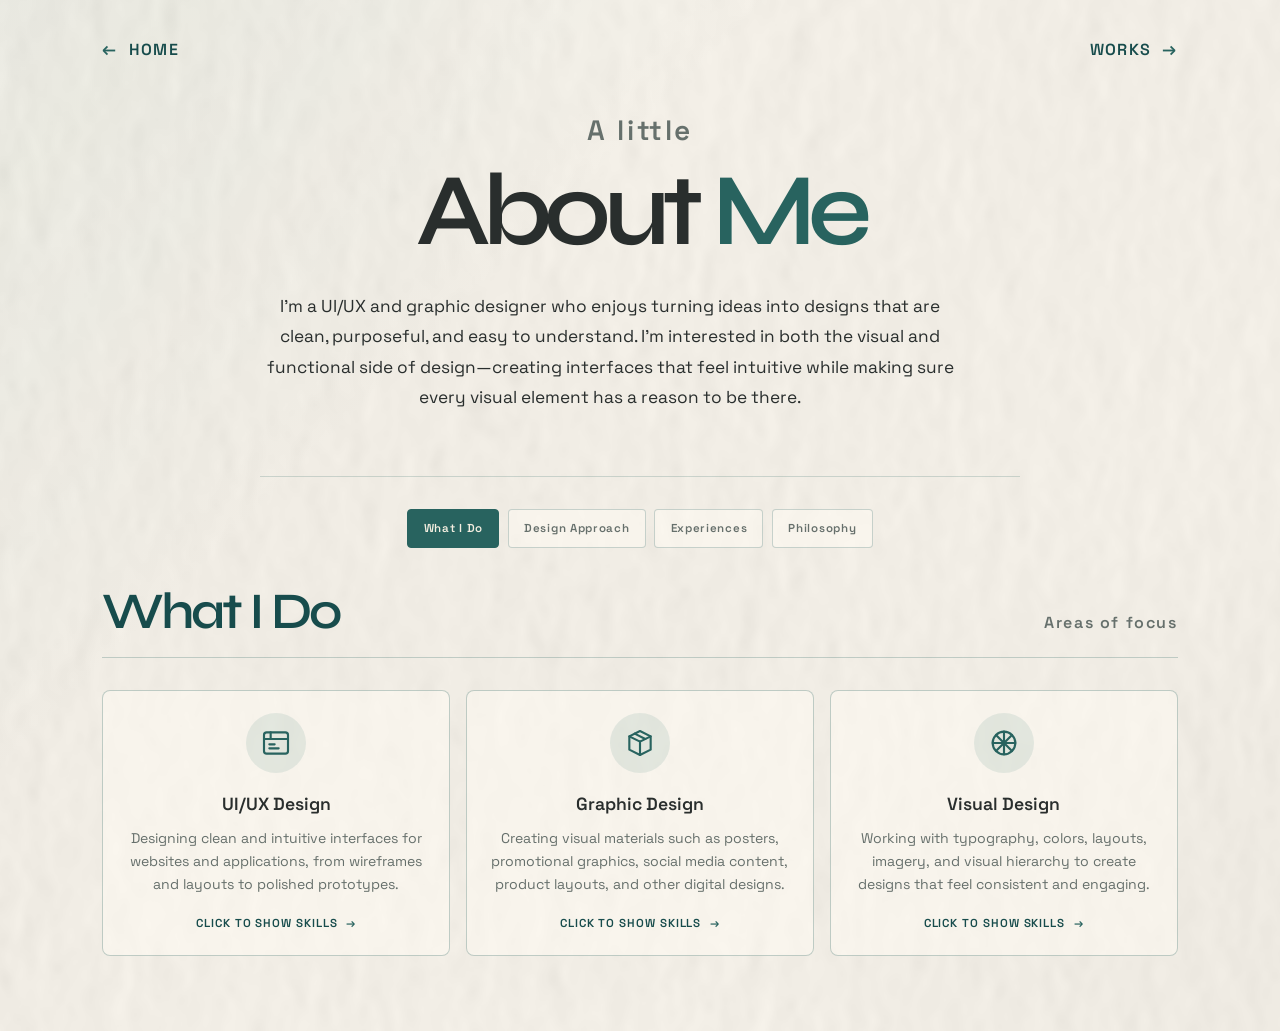
==== about.html @ ccf0c194 "fixing some things on about and work page" ====
<!doctype html>
<html lang="en">
<head>
	<meta charset="utf-8">
	<meta name="viewport" content="width=device-width, initial-scale=1">
	<meta name="description" content="Learn more about Aville Malintad's design practice and services.">
	<title>About | Aville Malintad</title>
	<link rel="preconnect" href="https://fonts.googleapis.com">
	<link rel="preconnect" href="https://fonts.gstatic.com" crossorigin>
	<link href="https://fonts.googleapis.com/css2?family=Space+Grotesk:wght@400;500;600&family=Syne:wght@500;600;700&display=swap" rel="stylesheet">
	<link rel="stylesheet" href="css/style.css">
</head>
<body class="about-page">
	<nav class="page-navigation" aria-label="Page navigation">
		<a href="index.html"><span aria-hidden="true">&larr;</span> Home</a>
		<a href="works.html">Works <span aria-hidden="true">&rarr;</span></a>
	</nav>
	<main class="about-layout">
		<div class="about-introduction">
			<p class="eyebrow">A little</p>
			<h1>About <span>Me</span></h1>
			<p class="about-introduction__copy">I&#8217;m a UI/UX and graphic designer who enjoys turning ideas into designs that are clean, purposeful, and easy to understand. I&#8217;m interested in both the visual and functional side of design&mdash;creating interfaces that feel intuitive while making sure every visual element has a reason to be there.</p>
			<nav class="about-section-tabs" aria-label="About sections">
				<button class="about-section-tabs__button is-active" type="button" aria-selected="true" aria-controls="about-panel-what" data-about-tab="what">What I Do</button>
				<button class="about-section-tabs__button" type="button" aria-selected="false" aria-controls="about-panel-approach" data-about-tab="approach">Design Approach</button>
				<button class="about-section-tabs__button" type="button" aria-selected="false" aria-controls="about-panel-experience" data-about-tab="experience">Experiences</button>
				<button class="about-section-tabs__button" type="button" aria-selected="false" aria-controls="about-panel-philosophy" data-about-tab="philosophy">Philosophy</button>
			</nav>
		</div>

		<div class="about-panel is-active" id="about-panel-what" data-about-panel="what">
		<div class="about-services">
			<div class="about-section-heading">
                <h2>What I Do</h2>
				<p class="eyebrow">Areas of focus</p>
			</div>
			<div class="service-list">
			</div>
			<div class="service-connectors" aria-hidden="true">
				<span></span>
				<span></span>
				<span></span>
			</div>
			<div class="service-details" id="service-details" hidden>
				<div class="service-details__intro">
					<p class="eyebrow">Selected focus</p>
					<h3 id="service-details-title">UI/UX Design</h3>
				</div>
				<div class="service-details__columns">
					<div>
						<h4>Skills</h4>
						<ul id="service-skills"></ul>
					</div>
					<div>
						<h4>Tools I Use</h4>
						<ul class="tool-list" id="service-tools"></ul>
					</div>
				</div>
			</div>
		</div>
		</div>

		<section class="about-panel about-text-panel" id="about-panel-approach" data-about-panel="approach" hidden>
			<div class="about-section-heading">
				<h2>Design Approach</h2>
				<p class="eyebrow">How I work</p>
			</div>
			<div class="approach-steps"></div>
		</section>

		<section class="about-panel about-text-panel" id="about-panel-experience" data-about-panel="experience" hidden>
			<div class="about-section-heading">
				<h2>Experiences</h2>
				<p class="eyebrow">What I&apos;ve learned</p>
			</div>
			<p>ON PROGRESS</p>
		</section>

		<section class="about-panel about-text-panel" id="about-panel-philosophy" data-about-panel="philosophy" hidden>
			<div class="about-section-heading">
				<h2>Philosophy</h2>
				<p class="eyebrow">What guides me</p>
			</div>
			<p>ON PROGRESS</p>
		</section>
	</main>
	<script type="module" src="js/script.js"></script>
</body>
</html>
---- css/style.css ----
:root {
  --paper: #f4eee0;
  --ink: #292e2d;
  --teal: #28635f;
  --teal-deep: #174c4c;
  --muted: #66706c;
  font-family: 'Space Grotesk', sans-serif;
  color: var(--ink);
  background: var(--paper);
}

button,
a,
input,
textarea,
select {
  -webkit-tap-highlight-color: transparent;
}

* {
  box-sizing: border-box;
}

html,
body {
  min-width: 320px;
  min-height: 100%;
}

body {
  margin: 0;
  background: var(--paper);
}

.hero {
  position: relative;
  display: grid;
  grid-template-columns: minmax(0, 1fr) minmax(360px, 1fr);
  align-items: center;
  gap: clamp(1.5rem, 3vw, 4rem);
  width: min(100%, 1440px);
  height: 100vh;
  height: 100svh;
  margin: 0 auto;
  padding: clamp(2rem, 5vw, 5rem) clamp(2rem, 7vw, 7rem);
  background: var(--paper);
  overflow: hidden;
  isolation: isolate;
}

.hero::before {
  position: absolute;
  z-index: -2;
  inset: 0;

  background-image: url('../assets/images/background_2.jpg');
  background-repeat: no-repeat;
  background-position: center;
  background-size: cover;

  content: '';
  filter: blur(8px);
  opacity: 0.5;
}

.hero::after {
  position: absolute;
  z-index: -1;
  inset: 0;
  background: rgba(244, 238, 224, .38);
  content: '';
}

.hero__left {
  position: relative;
  z-index: 2;
  width: min(100%, 530px);
  justify-self: end;
}

.hero__left header {
  display: flex;
  flex-direction: column;
  align-items: flex-start;
  animation: reveal-left 300ms cubic-bezier(.22, 1, .36, 1) both;
}

.eyebrow {
  margin: 0 0 clamp(.65rem, 1.2vw, 1rem);
  color: var(--muted);
  font-size: 1.75rem;
  font-weight: 600;
  letter-spacing: .10em;
}

h1 {
  margin: 0;
  color: var(--ink);
  font-family: 'Syne', sans-serif;
  font-size: clamp(3.5rem, 6.4vw, 7.1rem);
  font-weight: 600;
  letter-spacing: -.075em;
  line-height: .94;
}

h1 span {
  color: var(--teal);
}

.intro {
  max-width: 390px;
  margin: clamp(1.7rem, 3vw, 2.6rem) 0 clamp(1.8rem, 3vw, 2.8rem);
  color: var(--ink);
  font-size: clamp(.84rem, 1.1vw, .98rem);
  line-height: 1.75;
  opacity: .75;
  animation: fade-in 300ms ease-out 300ms both;
}

.hero__nav {
  display: flex;
  gap: 2rem;
  animation: reveal-left 300ms cubic-bezier(.22, 1, .36, 1) 600ms both;
}

.hero__nav a {
  position: relative;
  display: inline-flex;
  align-items: center;
  gap: .9rem;
  padding: .35rem 0 .65rem;
  color: var(--teal-deep);
  font-size: .78rem;
  font-weight: 600;
  letter-spacing: .08em;
  text-decoration: none;
  text-transform: uppercase;
}

.hero__nav a::after {
  position: absolute;
  right: 0;
  bottom: 0;
  left: 0;
  height: 1px;
  background: var(--teal);
  content: '';
  transform: scaleX(.42);
  transform-origin: left;
  transition: transform 200ms ease;
}

.hero__nav a span {
  color: var(--teal);
  font-size: 1.05rem;
  transition: transform 200ms ease;
}

.hero__nav a:nth-child(2) {
  animation: none;
}

.hero__nav a:hover::after,
.hero__nav a:focus-visible::after {
  transform: scaleX(1);
}

.hero__right {
  position: relative;
  align-self: stretch;
  display: flex;
  align-items: flex-end;
  justify-content: flex-end;
  padding-right: 2.5rem;
  min-height: 0;
}

.portrait-frame {
  position: relative;
  z-index: 1;
  --portrait-offset: 4%;
  width: min(100%, 420px);
  height: min(88vh, 607px);
  height: min(88svh, 607px);
  margin: 0;
  animation: reveal-profile 300ms cubic-bezier(.22, 1, .36, 1) 1200ms both;
  transform: translateY(4%);
}

.portrait-frame::before {
  position: absolute;
  z-index: -1;
  top: 0;
  left: 50%;
  width: 108%;
  height: 122%;
  border-radius: 50% 50% 0 0 / 38% 38% 0 0;
  background: linear-gradient(180deg, rgba(92, 148, 136, .08) 0%, #43877e 34%, #286b68 68%, #15494b 100%);
  content: '';
  transform: translateX(-50%);
}

.portrait-frame img {
  display: block;
  width: 100%;
  height: 100%;
  object-fit: contain;
  object-position: center top;
  border-radius: 50% 50% 0 0 / 38% 38% 0 0;
  filter: saturate(.8);
  transform: scale(1.08);
  transform-origin: center bottom;
}

.location {
  position: absolute;
  z-index: 3;
  right: 0;
  bottom: 2rem;
  margin: 0;
  color: var(--muted);
  font-size: .66rem;
  letter-spacing: .1em;
  text-transform: uppercase;
  writing-mode: vertical-rl;
  animation: reveal-location 300ms ease-out 900ms both;
}

.location span {
  margin: .6rem 0;
  color: var(--teal);
}

.about-page,
.works-page {
  background:
    linear-gradient(135deg, rgba(67, 135, 126, .08), transparent 34%),
    var(--paper);
  position: relative;
  isolation: isolate;
  overflow-x: hidden;
}

.about-page::before,
.works-page::before {
  position: fixed;
  z-index: -2;
  inset: -12%;
  background: url('../assets/images/about_background.jpg') center / cover no-repeat;
  content: '';
  filter: blur(3px);
  opacity: .42;
  transform: scale(1.18);
}

.about-page h2,
.about-text-panel h2 {
  margin: 0;
  color: var(--teal-deep);
  font-family: 'Syne', sans-serif;
  font-size: clamp(2rem, 4vw, 3.5rem);
  font-weight: 600;
  letter-spacing: -.06em;
  line-height: 1;
}

.works-page {
  min-height: 100svh;
}

.page-navigation {
  display: flex;
  justify-content: space-between;
  width: min(100%, 1440px);
  margin: 0 auto;
  padding: clamp(1.5rem, 3vw, 2.5rem) clamp(1.5rem, 8vw, 8rem) 0;
}

.page-navigation a {
  display: inline-flex;
  align-items: center;
  gap: .7rem;
  color: var(--teal-deep);
  font-size: 1rem;
  font-weight: 600;
  letter-spacing: .08em;
  text-decoration: none;
  text-transform: uppercase;
}

.page-navigation a span {
  color: var(--teal);
  font-size: 1.1rem;
  transition: transform 200ms ease;
}

.page-navigation a:hover span,
.page-navigation a:focus-visible span {
  transform: translateX(4px);
}

.works-status {
  display: flex;
  flex-direction: column;
  align-items: center;
  justify-content: center;
  width: min(100%, 760px);
  min-height: calc(100svh - 5rem);
  margin: 0 auto;
  padding: 4rem 1.5rem 6rem;
  text-align: center;
  animation: fade-in 500ms ease-out both;
}

.works-status__mark {
  display: flex;
  align-items: flex-end;
  gap: .45rem;
  height: 3rem;
  margin-bottom: 2.5rem;
}

.works-status__mark span {
  display: block;
  width: .45rem;
  border-radius: .45rem .45rem 0 0;
  background: var(--teal);
  animation: works-pulse 1.6s ease-in-out infinite;
}

.works-status__mark span:nth-child(1) {
  height: 2rem;
  animation-delay: 0ms;
}

.works-status__mark span:nth-child(2) {
  height: 2rem;
  animation-delay: 160ms;
}

.works-status__mark span:nth-child(3) {
  height: 2rem;
  animation-delay: 320ms;
}

.works-status .eyebrow {
  margin-bottom: 1rem;
  font-size: .75rem;
}

.works-status h1 {
  font-size: clamp(3.5rem, 8vw, 7rem);
}

.works-status__copy {
  max-width: 500px;
  margin: 2rem 0 0;
  color: var(--muted);
  font-size: clamp(1rem, 1.4vw, 1.15rem);
  line-height: 1.75;
}

.works-status__note {
  margin: 2.5rem 0 0;
  color: var(--teal-deep);
  font-size: .75rem;
  font-weight: 600;
  letter-spacing: .12em;
  text-transform: uppercase;
}

.about-layout {
  display: block;
  width: min(100%, 1440px);
  min-height: 100svh;
  margin: 0 auto;
  padding: clamp(2rem, 4vw, 4rem) clamp(1.5rem, 8vw, 8rem);
}

.about-introduction {
  max-width: 760px;
  margin: 0 auto;
  text-align: center;
  animation: fade-in 1s ease-out both;
}

.about-page h1 {
  max-width: none;
  font-size: clamp(4rem, 8vw, 8rem);
}

.about-introduction__copy {
  max-width: 700px;
  margin: 2rem 0 0;
  color: var(--ink);
  font-size: clamp(1rem, 1.35vw, 1.15rem);
  line-height: 1.75;
  opacity: .8;
  animation: fade-in 1s ease-out 180ms both;
}

.about-section-tabs {
  display: flex;
  flex-wrap: wrap;
  justify-content: center;
  gap: .55rem;
  margin-top: clamp(2.5rem, 5vw, 4rem);
  padding-top: clamp(1.5rem, 3vw, 2rem);
  border-top: 1px solid rgba(40, 99, 95, .2);
}

.about-section-tabs__button {
  padding: .7rem .95rem;
  border: 1px solid rgba(40, 99, 95, .24);
  border-radius: 4px;
  color: var(--muted);
  background: rgba(255, 252, 244, .50);
  cursor: pointer;
  font: inherit;
  font-size: .72rem;
  font-weight: 600;
  letter-spacing: .06em;
  animation: reveal-left 1000ms cubic-bezier(.22, 1, .36, 1) both;
  transition: color 200ms ease, background 200ms ease, border-color 200ms ease;
}

.about-section-tabs__button:nth-child(1) {
  animation-delay: 300ms;
}

.about-section-tabs__button:nth-child(2) {
  animation-delay: 420ms;
}

.about-section-tabs__button:nth-child(3) {
  animation-delay: 540ms;
}

.about-section-tabs__button:nth-child(4) {
  animation-delay: 660ms;
}

.about-section-tabs__button:hover,
.about-section-tabs__button:focus-visible,
.about-section-tabs__button.is-active {
  border-color: var(--teal);
  color: #f4eee0;
  background: var(--teal);
}

.about-section-tabs__button:focus-visible {
  outline: 2px solid var(--teal);
  outline-offset: 3px;
}

.about-panel[hidden] {
  display: none;
}

.about-panel.is-active {
  animation: reveal-left 800ms cubic-bezier(.22, 1, .36, 1) both;
}

.about-text-panel {
  max-width: 1080px;
  margin: clamp(2rem, 3vw, 3rem) auto 0;
  text-align: center;
  animation: fade-in 220ms ease-out both;
}

.about-section-heading {
  display: flex;
  align-items: baseline;
  justify-content: space-between;
  gap: 1rem;
  margin-bottom: 2rem;
  border-bottom: 1px solid rgba(40, 99, 95, .25);
  padding-bottom: 1.25rem;
  text-align: left;
}

.about-section-heading .eyebrow {
  margin: 0;
  font-size: 1rem;
}


.about-text-panel>p:last-child {
  max-width: 590px;
  margin: 1.5rem auto 0;
  color: rgba(41, 46, 45, .68);
  font-size: 1rem;
  line-height: 1.75;
}

.approach-steps {
  display: grid;
  gap: .8rem;
  margin-top: 2.5rem;
  text-align: left;
}

.approach-step {
  overflow: hidden;
  border-radius: 6px;
  background: rgba(255, 252, 244, .50);
}

.about-panel.is-active .approach-step {
  animation: reveal-down 320ms cubic-bezier(.22, 1, .36, 1) both;
}

.about-panel.is-active .approach-step:nth-child(2) {
  animation-delay: 60ms;
}

.about-panel.is-active .approach-step:nth-child(3) {
  animation-delay: 120ms;
}

.about-panel.is-active .approach-step:nth-child(4) {
  animation-delay: 180ms;
}

.about-panel.is-active .approach-step:nth-child(5) {
  animation-delay: 240ms;
}

.approach-step__trigger {
  display: grid;
  grid-template-columns: 4.5rem 1fr auto;
  align-items: center;
  width: 100%;
  min-height: 4.25rem;
  padding: 0 1.25rem;
  border: 1px solid rgba(40, 99, 95, .22);
  color: var(--teal);
  background: transparent;
  cursor: pointer;
  font: inherit;
  text-align: left;
  transition: background 200ms ease, transform 200ms ease;
}

.approach-step__trigger:hover,
.approach-step__trigger:focus-visible,
.approach-step.is-open .approach-step__trigger {
  border-color: var(--teal);
  background: transparent;
}

.approach-step__trigger:focus-visible {
  outline: 2px solid var(--teal);
  outline-offset: 3px;
}

.approach-step__trigger span {
  font-family: 'Syne', sans-serif;
  font-size: 1.35rem;
  font-weight: 600;
}

.approach-step__trigger strong {
  color: var(--teal);
  font-size: 1.2rem;
  font-weight: 600;
}

.approach-step__icon {
  display: grid;
  place-items: center;
  width: 1.5rem;
  height: 1.5rem;
  color: var(--teal);
  font-size: 1.35rem;
  font-weight: 400;
  line-height: 1;
  transition: transform 220ms ease, color 220ms ease;
}

.approach-step.is-open .approach-step__icon {
  color: var(--teal-deep);
  transform: rotate(45deg);
}

.approach-step__description {
  padding: 1.2rem 1.25rem 1.35rem 5.75rem;
  color: #fff;
  background: var(--teal);
  animation: reveal-down 220ms cubic-bezier(.22, 1, .36, 1) both;
}

.approach-step__description p {
  max-width: 48rem;
  margin: 0;
  font-size: .9rem;
  line-height: 1.7;
}

.about-services {
  max-width: 1080px;
  margin: clamp(2rem, 3vw, 3rem) auto 0;
}

.service-list {
  display: grid;
  grid-template-columns: repeat(3, minmax(0, 1fr));
  gap: 1rem;
}

.service-card {
  display: flex;
  flex-direction: column;
  align-items: center;
  gap: 1.25rem;
  min-width: 0;
  min-height: 0;
  padding: 1.4rem;
  border: 1px solid rgba(40, 99, 95, .28);
  border-radius: 8px;
  background: rgba(255, 252, 244, .50);
  cursor: pointer;
  text-align: center;
  transition: border-color 200ms ease, background 200ms ease, transform 200ms ease;
}

.service-card:hover {
  border-color: var(--teal);
  background: rgba(255, 252, 244, .68);
  transform: translateY(-4px);
}

.service-card:focus-visible {
  outline: 2px solid var(--teal);
  outline-offset: 4px;
}

.service-card__icon {
  display: grid;
  place-items: center;
  width: 3.75rem;
  height: 3.75rem;
  border-radius: 50%;
  color: var(--teal);
  background: rgba(67, 135, 126, .12);
}

.service-card__icon svg {
  width: 2rem;
  height: 2rem;
}

.service-card h3 {
  margin: 0 0 .7rem;
  color: var(--ink);
  font-size: 1.1rem;
  font-weight: 600;
}

.service-card p {
  margin: 0;
  color: var(--muted);
  font-size: .88rem;
  line-height: 1.65;
}

.service-card__toggle {
  display: inline-flex;
  align-items: center;
  gap: .55rem;
  margin-top: 1.25rem;
  padding: 0;
  border: 0;
  color: var(--teal-deep);
  background: transparent;
  cursor: pointer;
  font: inherit;
  font-size: .72rem;
  font-weight: 600;
  letter-spacing: .08em;
  text-transform: uppercase;
}

.service-card:focus-within {
  border-color: var(--teal);
}

.service-card__toggle span {
  color: var(--teal);
  transition: transform 200ms ease;
}

.service-card__toggle:hover span,
.service-card__toggle:focus-visible span {
  transform: translateX(4px);
}

.service-card__toggle:focus-visible {
  outline: 2px solid var(--teal);
  outline-offset: 4px;
}

.about-services {
  position: relative;
}

.service-connectors {
  display: grid;
  grid-template-columns: repeat(3, minmax(0, 1fr));
  height: 1.25rem;
  margin-top: .25rem;
  pointer-events: none;
}

.service-connectors span {
  width: 1px;
  height: 1rem;
  justify-self: center;
  background: transparent;
}

.service-connectors span.is-active {
  position: relative;
  background: var(--teal);
}

.service-connectors span.is-active::after {
  position: absolute;
  bottom: 0;
  left: -.2rem;
  width: .45rem;
  height: .45rem;
  border-right: 1px solid var(--teal);
  border-bottom: 1px solid var(--teal);
  content: '';
  transform: rotate(45deg);
}

.service-details {
  position: relative;
  z-index: 1;
  display: grid;
  grid-template-columns: 1fr;
  gap: 2rem;
  margin-top: 1rem;
  border: 1px solid rgba(40, 99, 95, .28);
  border-radius: 8px;
  padding: clamp(1.5rem, 4vw, 2.5rem);
  background: rgba(255, 252, 244, .55);
  text-align: center;
  animation: reveal-left 800ms cubic-bezier(.22, 1, .36, 1) both;
}

.service-details[hidden] {
  display: none;
}

.service-details__intro {
  display: flex;
  flex-direction: column;
  align-items: center;
  align-self: center;
  justify-content: center;
  width: min(100%, 24rem);
  margin: 0 auto;
  text-align: center;
}

.service-details__intro .eyebrow {
  margin: 0 0 .75rem;
  font-size: .7rem;
}

.service-details h3 {
  margin: 0;
  color: var(--teal-deep);
  font-family: 'Syne', sans-serif;
  font-size: clamp(1.5rem, 3vw, 2.5rem);
  letter-spacing: -.05em;
}

.service-details__columns {
  display: grid;
  grid-template-columns: 1fr;
  gap: 2rem;
  text-align: center;
}

.service-details__columns>div {
  display: flex;
  flex-direction: column;
  align-items: center;
}

.service-details h4 {
  margin: 0 0 1rem;
  color: var(--ink);
  font-size: .82rem;
  letter-spacing: .08em;
  text-transform: uppercase;
}

.service-details ul {
  display: flex;
  flex-wrap: wrap;
  gap: .55rem;
  justify-content: center;
  margin: 0;
  padding: 0;
  list-style: none;
}

.service-details li {
  padding: .55rem .75rem;
  border: 1px solid rgba(40, 99, 95, .2);
  border-radius: 4px;
  color: var(--teal-deep);
  background: rgba(67, 135, 126, .07);
  font-size: .78rem;
}

/* Animations */
@keyframes works-pulse {

  0%,
  100% {
    opacity: .45;
    transform: scaleY(.7);
    transform-origin: bottom;
  }

  50% {
    opacity: 1;
    transform: scaleY(1);
  }
}

@keyframes reveal-left {
  from {
    opacity: 0;
    transform: translateX(-24px);
  }

  to {
    opacity: 1;
    transform: translateX(0);
  }
}

@keyframes reveal-down {
  from {
    opacity: 0;
    transform: translateY(-18px);
  }

  to {
    opacity: 1;
    transform: translateY(0);
  }
}

@keyframes fade-in {
  from {
    opacity: 0;
  }

  to {
    opacity: 1;
  }
}

@keyframes reveal-profile {
  from {
    opacity: 0;
    transform: translateY(calc(var(--portrait-offset) + 28px)) scale(.97);
  }

  to {
    opacity: 1;
    transform: translateY(var(--portrait-offset)) scale(1);
  }
}

@keyframes reveal-location {
  from {
    opacity: 0;
    transform: translateY(-18px);
  }

  to {
    opacity: 1;
    transform: translateY(0);
  }
}

/* Media STYLES */
@media (prefers-reduced-motion: reduce) {

  *,
  *::before,
  *::after {
    animation-duration: 1ms !important;
    animation-delay: 0ms !important;
    scroll-behavior: auto !important;
    transition-duration: 1ms !important;
  }

  .works-status__mark span {
    animation: none;
  }
}



@media (max-width: 760px) {
  .hero {
    display: flex;
    flex-direction: column;
    align-items: center;
    gap: 1.25rem;
    height: auto;
    min-height: 100svh;
    padding: 3.5rem 1rem 2.5rem;
  }

  .hero__left,
  .hero__right {
    display: contents;
  }

  .hero__left header {
    order: 1;
    align-items: center;
    text-align: center;
  }

  .intro {
    order: 2;
    margin: .75rem auto .5rem;
    text-align: center;
  }

  .location {
    position: static;
    z-index: 3;
    order: 4;
    width: auto;
    margin: 0 auto 1rem;
    text-align: center;
    writing-mode: horizontal-tb;
  }

  .location span {
    margin: 0 .6rem;
  }

  .hero__nav {
    position: relative;
    z-index: 3;
    order: 3;
    margin-bottom: .65rem;
    justify-content: center;
  }

  .hero__nav a {
    border: 1px solid var(--teal);
    border-radius: 4px;
    justify-content: center;
    min-width: 120px;
    padding: .9rem 1.5rem;
    line-height: 1;
  }

  .hero__nav a::after {
    display: none;
  }

  .hero__nav a span {
    display: none;
  }

  .portrait-frame {
    order: 5;
    --portrait-offset: 0;
    align-self: center;
    justify-self: center;
    margin: auto auto -2.5rem;
    transform: none;
  }

  .hero__right {
    min-height: 440px;
    padding-right: 1.8rem;
  }

  .portrait-frame {
    width: min(86vw, 390px);
    height: 490px;
  }

  .location {
    right: .2rem;
    bottom: 1rem;
  }

  .hero::before,
  .about-page::before,
  .works-page::before {
    transform: rotate(180deg) scale(1.18);
  }
}

@media (max-width: 420px) {
  h1 {
    font-size: clamp(3rem, 16vw, 4.4rem);
  }

  .hero__right {
    min-height: 360px;
  }

  .portrait-frame {
    height: 405px;
  }
}


@media (max-width: 900px) {
  .about-layout {
    gap: 3rem;
    padding-inline: clamp(1.5rem, 5vw, 4rem);
  }

  .service-list {
    grid-template-columns: 1fr;
  }

  .service-card {
    flex-direction: row;
    min-height: 0;
    gap: 1.25rem;
  }

  .service-card>div:last-child {
    flex: 1;
  }

  .service-details {
    grid-template-columns: 1fr;
  }

  .service-connectors {
    display: none;
  }

  .service-connector {
    display: none !important;
  }
}


@media (max-width: 650px) {
  .about-layout {
    display: block;
    padding-block: 3.5rem 4rem;
  }

  .page-navigation a {
    font-size: .90rem;
  }

  .about-introduction {
    position: static;
  }

  .about-page h1 {
    font-size: clamp(3.5rem, 18vw, 5.5rem);
  }

  .about-introduction__copy {
    margin-top: 1.5rem;
    font-size: .98rem;
  }

  .about-section-tabs {
    margin-bottom: 2.5rem;
  }

  .about-services {
    margin-top: 2.5rem;
  }

  .about-section-heading {
    align-items: center;
    flex-direction: column;
    gap: .8rem;
  }

  .service-card {
    gap: 1rem;
    padding: 1.2rem;
  }

  .service-card>div:last-child {
    text-align: left;
  }

  .service-card__toggle {
    justify-content: flex-start;
  }

  .service-details__columns {
    grid-template-columns: 1fr;
    gap: 1.5rem;
  }

  .approach-steps {
    margin-top: 2rem;
  }

  .approach-step__trigger {
    grid-template-columns: 3.5rem 1fr auto;
    min-height: 3.8rem;
    padding-inline: 1rem;
  }

  .approach-step__description {
    padding: 1rem;
  }

  .works-status {
    min-height: calc(100svh - 4rem);
    padding-top: 3rem;
  }

  .works-status h1 {
    font-size: clamp(3rem, 16vw, 5rem);
  }
}
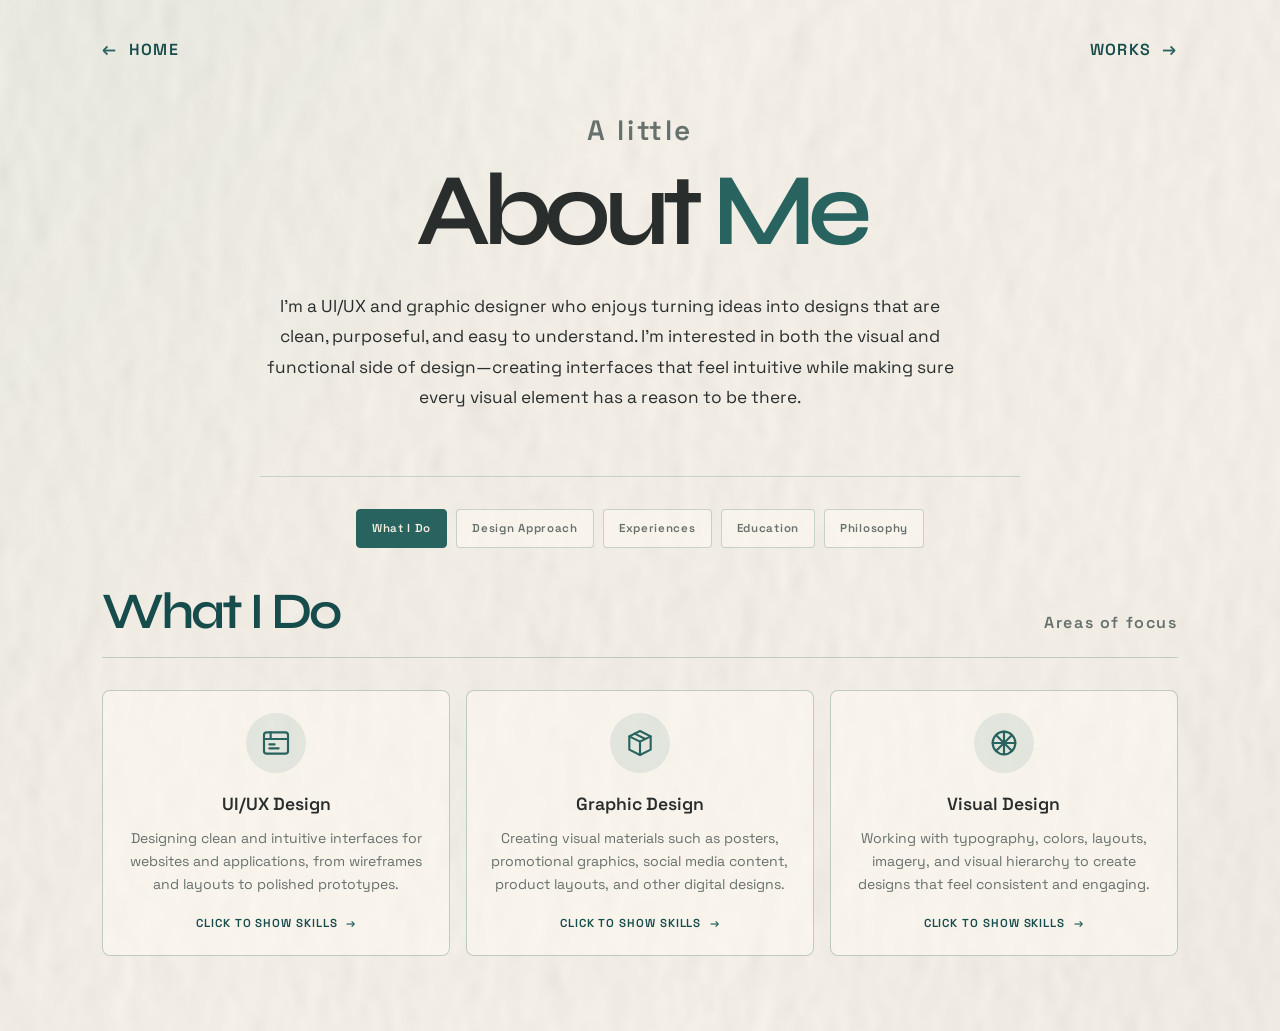
==== commit 0b57c264: "adding in progress loading" ====
--- a/about.html
+++ b/about.html
@@ -1,89 +1,132 @@
 <!doctype html>
 <html lang="en">
+
 <head>
-	<meta charset="utf-8">
-	<meta name="viewport" content="width=device-width, initial-scale=1">
-	<meta name="description" content="Learn more about Aville Malintad's design practice and services.">
-	<title>About | Aville Malintad</title>
-	<link rel="preconnect" href="https://fonts.googleapis.com">
-	<link rel="preconnect" href="https://fonts.gstatic.com" crossorigin>
-	<link href="https://fonts.googleapis.com/css2?family=Space+Grotesk:wght@400;500;600&family=Syne:wght@500;600;700&display=swap" rel="stylesheet">
-	<link rel="stylesheet" href="css/style.css">
+    <meta charset="utf-8">
+    <meta name="viewport" content="width=device-width, initial-scale=1">
+    <meta name="description" content="Learn more about Aville Malintad's design practice and services.">
+    <title>About | Aville Malintad</title>
+    <link rel="preconnect" href="https://fonts.googleapis.com">
+    <link rel="preconnect" href="https://fonts.gstatic.com" crossorigin>
+    <link
+        href="https://fonts.googleapis.com/css2?family=Space+Grotesk:wght@400;500;600&family=Syne:wght@500;600;700&display=swap"
+        rel="stylesheet">
+    <link rel="stylesheet" href="css/style.css">
 </head>
+
 <body class="about-page">
-	<nav class="page-navigation" aria-label="Page navigation">
-		<a href="index.html"><span aria-hidden="true">&larr;</span> Home</a>
-		<a href="works.html">Works <span aria-hidden="true">&rarr;</span></a>
-	</nav>
-	<main class="about-layout">
-		<div class="about-introduction">
-			<p class="eyebrow">A little</p>
-			<h1>About <span>Me</span></h1>
-			<p class="about-introduction__copy">I&#8217;m a UI/UX and graphic designer who enjoys turning ideas into designs that are clean, purposeful, and easy to understand. I&#8217;m interested in both the visual and functional side of design&mdash;creating interfaces that feel intuitive while making sure every visual element has a reason to be there.</p>
-			<nav class="about-section-tabs" aria-label="About sections">
-				<button class="about-section-tabs__button is-active" type="button" aria-selected="true" aria-controls="about-panel-what" data-about-tab="what">What I Do</button>
-				<button class="about-section-tabs__button" type="button" aria-selected="false" aria-controls="about-panel-approach" data-about-tab="approach">Design Approach</button>
-				<button class="about-section-tabs__button" type="button" aria-selected="false" aria-controls="about-panel-experience" data-about-tab="experience">Experiences</button>
-				<button class="about-section-tabs__button" type="button" aria-selected="false" aria-controls="about-panel-philosophy" data-about-tab="philosophy">Philosophy</button>
-			</nav>
-		</div>
+    <nav class="page-navigation" aria-label="Page navigation">
+        <a href="index.html"><span aria-hidden="true">&larr;</span> Home</a>
+        <a href="works.html">Works <span aria-hidden="true">&rarr;</span></a>
+    </nav>
+    <main class="about-layout">
+        <div class="about-introduction">
+            <p class="eyebrow">A little</p>
+            <h1>About <span>Me</span></h1>
+            <p class="about-introduction__copy">I&#8217;m a UI/UX and graphic designer who enjoys turning ideas into
+                designs that are clean, purposeful, and easy to understand. I&#8217;m interested in both the visual and
+                functional side of design&mdash;creating interfaces that feel intuitive while making sure every visual
+                element has a reason to be there.</p>
+            <nav class="about-section-tabs" aria-label="About sections">
+                <button class="about-section-tabs__button is-active" type="button" aria-selected="true"
+                    aria-controls="about-panel-what" data-about-tab="what">What I Do</button>
+                <button class="about-section-tabs__button" type="button" aria-selected="false"
+                    aria-controls="about-panel-approach" data-about-tab="approach">Design Approach</button>
+                <button class="about-section-tabs__button" type="button" aria-selected="false"
+                    aria-controls="about-panel-experience" data-about-tab="experience">Experiences</button>
+                <button class="about-section-tabs__button" type="button" aria-selected="false"
+                    aria-controls="about-panel-education" data-about-tab="education">Education</button>
+                <button class="about-section-tabs__button" type="button" aria-selected="false"
+                    aria-controls="about-panel-philosophy" data-about-tab="philosophy">Philosophy</button>
+            </nav>
+        </div>
 
-		<div class="about-panel is-active" id="about-panel-what" data-about-panel="what">
-		<div class="about-services">
-			<div class="about-section-heading">
-                <h2>What I Do</h2>
-				<p class="eyebrow">Areas of focus</p>
-			</div>
-			<div class="service-list">
-			</div>
-			<div class="service-connectors" aria-hidden="true">
-				<span></span>
-				<span></span>
-				<span></span>
-			</div>
-			<div class="service-details" id="service-details" hidden>
-				<div class="service-details__intro">
-					<p class="eyebrow">Selected focus</p>
-					<h3 id="service-details-title">UI/UX Design</h3>
-				</div>
-				<div class="service-details__columns">
-					<div>
-						<h4>Skills</h4>
-						<ul id="service-skills"></ul>
-					</div>
-					<div>
-						<h4>Tools I Use</h4>
-						<ul class="tool-list" id="service-tools"></ul>
-					</div>
-				</div>
-			</div>
-		</div>
-		</div>
+        <div class="about-panel is-active" id="about-panel-what" data-about-panel="what">
+            <div class="about-services">
+                <div class="about-section-heading">
+                    <h2>What I Do</h2>
+                    <p class="eyebrow">Areas of focus</p>
+                </div>
+                <div class="service-list">
+                </div>
+                <div class="service-connectors" aria-hidden="true">
+                    <span></span>
+                    <span></span>
+                    <span></span>
+                </div>
+                <div class="service-details" id="service-details" hidden>
+                    <div class="service-details__intro">
+                        <p class="eyebrow">Selected focus</p>
+                        <h3 id="service-details-title">UI/UX Design</h3>
+                    </div>
+                    <div class="service-details__columns">
+                        <div>
+                            <h4>Skills</h4>
+                            <ul id="service-skills"></ul>
+                        </div>
+                        <div>
+                            <h4>Tools I Use</h4>
+                            <ul class="tool-list" id="service-tools"></ul>
+                        </div>
+                    </div>
+                </div>
+            </div>
+        </div>
 
-		<section class="about-panel about-text-panel" id="about-panel-approach" data-about-panel="approach" hidden>
-			<div class="about-section-heading">
-				<h2>Design Approach</h2>
-				<p class="eyebrow">How I work</p>
-			</div>
-			<div class="approach-steps"></div>
-		</section>
+        <section class="about-panel about-text-panel" id="about-panel-approach" data-about-panel="approach" hidden>
+            <div class="about-section-heading">
+                <h2>Design Approach</h2>
+                <p class="eyebrow">How I work</p>
+            </div>
+            <div class="approach-steps"></div>
+        </section>
 
-		<section class="about-panel about-text-panel" id="about-panel-experience" data-about-panel="experience" hidden>
-			<div class="about-section-heading">
-				<h2>Experiences</h2>
-				<p class="eyebrow">What I&apos;ve learned</p>
-			</div>
-			<p>ON PROGRESS</p>
-		</section>
+        <section class="about-panel about-text-panel" id="about-panel-experience" data-about-panel="experience" hidden>
+            <div class="about-section-heading">
+                <h2>Experiences</h2>
+                <p class="eyebrow">What I&apos;ve learned</p>
+            </div>
+            <div class="about-progress">
+                <div class="works-status__mark" aria-hidden="true">
+                    <span></span>
+                    <span></span>
+                    <span></span>
+                </div>
+                <p>ON PROGRESS</p>
+            </div>
+        </section>
 
-		<section class="about-panel about-text-panel" id="about-panel-philosophy" data-about-panel="philosophy" hidden>
-			<div class="about-section-heading">
-				<h2>Philosophy</h2>
-				<p class="eyebrow">What guides me</p>
-			</div>
-			<p>ON PROGRESS</p>
-		</section>
-	</main>
-	<script type="module" src="js/script.js"></script>
+        <section class="about-panel about-text-panel" id="about-panel-education" data-about-panel="education" hidden>
+            <div class="about-section-heading">
+                <h2>Education</h2>
+                <p class="eyebrow">What I&apos;ve studied</p>
+            </div>
+            <div class="about-progress">
+                <div class="works-status__mark" aria-hidden="true">
+                    <span></span>
+                    <span></span>
+                    <span></span>
+                </div>
+                <p>ON PROGRESS</p>
+            </div>
+        </section>
+
+        <section class="about-panel about-text-panel" id="about-panel-philosophy" data-about-panel="philosophy" hidden>
+            <div class="about-section-heading">
+                <h2>Philosophy</h2>
+                <p class="eyebrow">What guides me</p>
+            </div>
+            <div class="about-progress">
+                <div class="works-status__mark" aria-hidden="true">
+                    <span></span>
+                    <span></span>
+                    <span></span>
+                </div>
+                <p>ON PROGRESS</p>
+            </div>
+        </section>
+    </main>
+    <script type="module" src="js/script.js"></script>
 </body>
-</html>
+
+</html>
--- a/css/style.css
+++ b/css/style.css
@@ -180,9 +180,9 @@
   z-index: 1;
   --portrait-offset: 4%;
   width: min(100%, 420px);
-  height: min(88vh, 607px);
-  height: min(88svh, 607px);
+  height: calc(100svh - clamp(2rem, 5vw, 5rem));
   margin: 0;
+  margin-bottom: calc(clamp(2rem, 5vw, 5rem) * -1);
   animation: reveal-profile 300ms cubic-bezier(.22, 1, .36, 1) 1200ms both;
   transform: translateY(4%);
 }
@@ -440,6 +440,10 @@
   animation-delay: 660ms;
 }
 
+.about-section-tabs__button:nth-child(5) {
+  animation-delay: 780ms;
+}
+
 .about-section-tabs__button:hover,
 .about-section-tabs__button:focus-visible,
 .about-section-tabs__button.is-active {
@@ -491,6 +495,17 @@
   color: rgba(41, 46, 45, .68);
   font-size: 1rem;
   line-height: 1.75;
+}
+
+.about-progress {
+  display: flex;
+  flex-direction: column;
+  align-items: center;
+  width: 100%;
+}
+
+.about-progress p {
+  margin: 0;
 }
 
 .approach-steps {
@@ -995,7 +1010,7 @@
 
   .portrait-frame {
     width: min(86vw, 390px);
-    height: 490px;
+    height: min(70svh, 560px);
   }
 
   .location {
@@ -1020,7 +1035,7 @@
   }
 
   .portrait-frame {
-    height: 405px;
+    height: min(64svh, 460px);
   }
 }
 
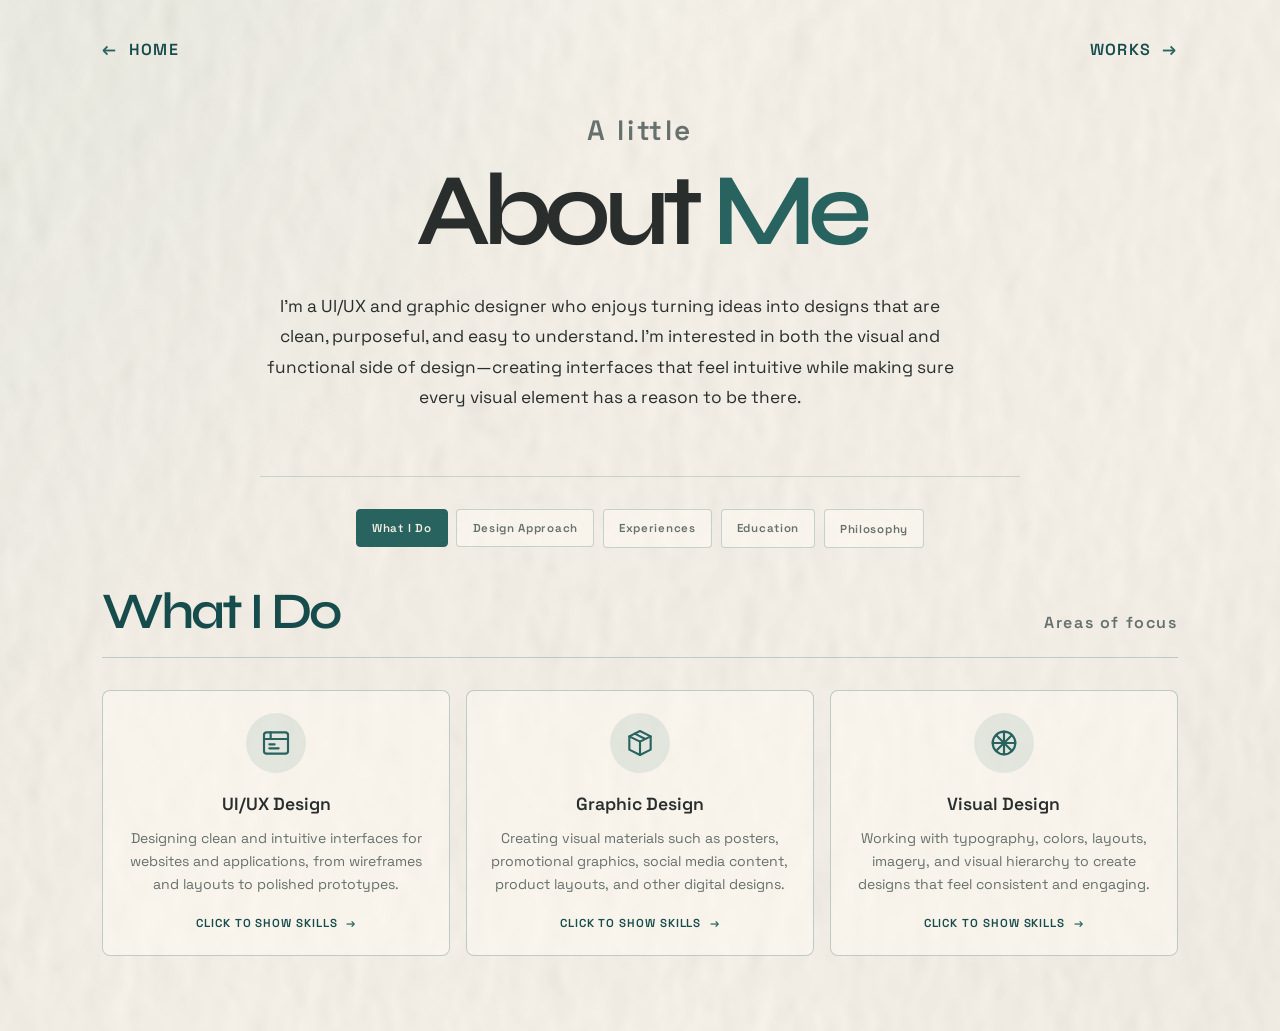
==== commit 11bf92b3: "Update about.html" ====
--- a/about.html
+++ b/about.html
@@ -92,7 +92,7 @@
                     <span></span>
                     <span></span>
                 </div>
-                <p>ON PROGRESS</p>
+                <p>IN PROGRESS</p>
             </div>
         </section>
 
@@ -107,7 +107,7 @@
                     <span></span>
                     <span></span>
                 </div>
-                <p>ON PROGRESS</p>
+                <p>IN PROGRESS</p>
             </div>
         </section>
 
@@ -122,7 +122,7 @@
                     <span></span>
                     <span></span>
                 </div>
-                <p>ON PROGRESS</p>
+                <p>IN PROGRESS</p>
             </div>
         </section>
     </main>
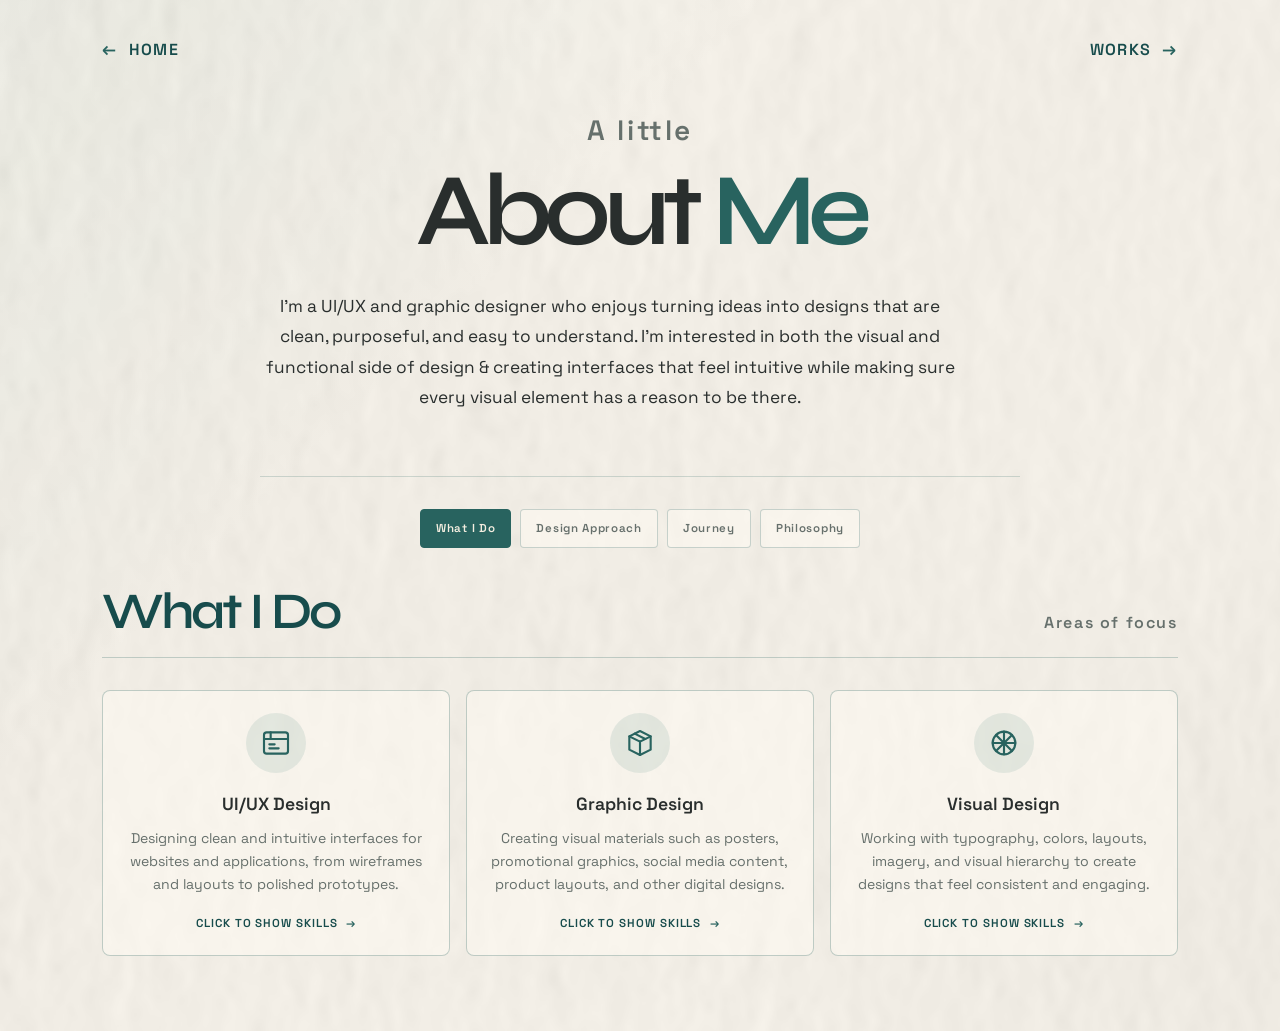
==== commit 48a2a53a: "Combining Education and Experience and named it Journey while Adding features to it" ====
--- a/about.html
+++ b/about.html
@@ -16,16 +16,16 @@
 
 <body class="about-page">
     <nav class="page-navigation" aria-label="Page navigation">
-        <a href="index.html"><span aria-hidden="true">&larr;</span> Home</a>
-        <a href="works.html">Works <span aria-hidden="true">&rarr;</span></a>
+        <a href="index.html"><span aria-hidden="true">←</span> Home</a>
+        <a href="works.html">Works <span aria-hidden="true">→</span></a>
     </nav>
     <main class="about-layout">
         <div class="about-introduction">
             <p class="eyebrow">A little</p>
             <h1>About <span>Me</span></h1>
-            <p class="about-introduction__copy">I&#8217;m a UI/UX and graphic designer who enjoys turning ideas into
-                designs that are clean, purposeful, and easy to understand. I&#8217;m interested in both the visual and
-                functional side of design&mdash;creating interfaces that feel intuitive while making sure every visual
+            <p class="about-introduction__copy">I'm a UI/UX and graphic designer who enjoys turning ideas into
+                designs that are clean, purposeful, and easy to understand. I'm interested in both the visual and
+                functional side of design & creating interfaces that feel intuitive while making sure every visual
                 element has a reason to be there.</p>
             <nav class="about-section-tabs" aria-label="About sections">
                 <button class="about-section-tabs__button is-active" type="button" aria-selected="true"
@@ -33,9 +33,8 @@
                 <button class="about-section-tabs__button" type="button" aria-selected="false"
                     aria-controls="about-panel-approach" data-about-tab="approach">Design Approach</button>
                 <button class="about-section-tabs__button" type="button" aria-selected="false"
-                    aria-controls="about-panel-experience" data-about-tab="experience">Experiences</button>
-                <button class="about-section-tabs__button" type="button" aria-selected="false"
-                    aria-controls="about-panel-education" data-about-tab="education">Education</button>
+                    aria-controls="about-panel-experience" data-about-tab="experience">Journey
+                    </button>
                 <button class="about-section-tabs__button" type="button" aria-selected="false"
                     aria-controls="about-panel-philosophy" data-about-tab="philosophy">Philosophy</button>
             </nav>
@@ -83,31 +82,48 @@
 
         <section class="about-panel about-text-panel" id="about-panel-experience" data-about-panel="experience" hidden>
             <div class="about-section-heading">
-                <h2>Experiences</h2>
-                <p class="eyebrow">What I&apos;ve learned</p>
+                <h2>Journey</h2>
+                <p class="eyebrow">What I've learned</p>
             </div>
-            <div class="about-progress">
-                <div class="works-status__mark" aria-hidden="true">
-                    <span></span>
-                    <span></span>
-                    <span></span>
+            <div class="timeline-view">
+                <div class="timeline-grid">
+                    <article class="timeline-card">
+                        <button class="timeline-card__trigger" type="button" aria-expanded="false"
+                        data-timeline-key="education"
+                        aria-controls="timeline-details">
+                            <span class="timeline-card__label">Click to expand</span>
+                            <span class="timeline-card__content">
+                                <strong>Education</strong>
+                                <span>My Academic Journey</span>
+                            </span>
+                            <span class="timeline-card__icon" aria-hidden="true">+</span>
+                        </button>
+                    </article>
+                    <article class="timeline-card">
+                        <button class="timeline-card__trigger" type="button" aria-expanded="false"
+                        data-timeline-key="experience"
+                        aria-controls="timeline-details">
+                            <span class="timeline-card__label">Click to expand</span>
+                            <span class="timeline-card__content">
+                                <strong>Experience</strong>
+                                <span>Work &amp; Growth</span>
+                            </span>
+                            <span class="timeline-card__icon" aria-hidden="true">+</span>
+                        </button>
+                    </article>
                 </div>
-                <p>IN PROGRESS</p>
-            </div>
-        </section>
-
-        <section class="about-panel about-text-panel" id="about-panel-education" data-about-panel="education" hidden>
-            <div class="about-section-heading">
-                <h2>Education</h2>
-                <p class="eyebrow">What I&apos;ve studied</p>
-            </div>
-            <div class="about-progress">
-                <div class="works-status__mark" aria-hidden="true">
-                    <span></span>
-                    <span></span>
-                    <span></span>
+                <div class="timeline-details" id="timeline-details" hidden>
+                    <div class="timeline-details__heading">
+                        <div>
+                            <h3 id="timeline-details-title">Education</h3>
+                            <p id="timeline-details-subtitle">My Academic Journey</p>
+                        </div>
+                        <button class="timeline-details__back" id="timeline-details-back" type="button">
+                            <span aria-hidden="true">&larr;</span> Back
+                        </button>
+                    </div>
+                    <div class="timeline-details__entries" id="timeline-details-entries"></div>
                 </div>
-                <p>IN PROGRESS</p>
             </div>
         </section>
 
--- a/css/style.css
+++ b/css/style.css
@@ -53,7 +53,7 @@
   z-index: -2;
   inset: 0;
 
-  background-image: url('../assets/images/background_2.jpg');
+  background-image: url('../assets/images/hero_background.jpg');
   background-repeat: no-repeat;
   background-position: center;
   background-size: cover;
@@ -440,10 +440,6 @@
   animation-delay: 660ms;
 }
 
-.about-section-tabs__button:nth-child(5) {
-  animation-delay: 780ms;
-}
-
 .about-section-tabs__button:hover,
 .about-section-tabs__button:focus-visible,
 .about-section-tabs__button.is-active {
@@ -506,6 +502,328 @@
 
 .about-progress p {
   margin: 0;
+}
+
+.timeline-grid {
+  display: grid;
+  grid-template-columns: repeat(2, minmax(0, 1fr));
+  gap: clamp(1rem, 3vw, 4rem);
+  margin-top: 2.5rem;
+  text-align: left;
+}
+
+.timeline-grid[hidden],
+.timeline-details[hidden] {
+  display: none;
+}
+
+.timeline-details {
+  margin-top: 2.5rem;
+  padding: 1.5rem 0rem;
+  border-radius: 10px 10px 10px 10px;
+  animation: fade-in 220ms ease-out both;
+  text-align: left;
+}
+
+.timeline-details__heading {
+  display: flex;
+  align-items: flex-end;
+  justify-content: space-between;
+  gap: 1rem;
+  padding-bottom: 1rem;
+  border-bottom: 1px solid rgba(40, 99, 95, .2);
+}
+
+.timeline-details h3 {
+  margin: 0;
+  color: var(--teal-deep);
+  font-family: 'Syne', sans-serif;
+  font-size: 2rem;
+  font-weight: 600;
+}
+
+.timeline-details__heading p,
+.timeline-details__meta span {
+  margin: .35rem 0 0;
+  color: var(--muted);
+  font-size: .88rem;
+}
+
+.timeline-details__entries {
+  display: grid;
+  gap: 1rem;
+  margin-top: 1.25rem;
+}
+
+.timeline-details__entry {
+  position: relative;
+  display: grid;
+  grid-template-columns: minmax(12rem, 18rem) 2.5rem minmax(0, 1fr);
+  align-items: stretch;
+  gap: 0;
+  /* background: rgba(255, 252, 244, .50); */
+  /* border: 1px solid rgba(40, 99, 95, .28); */
+  border-radius: 10px;
+  min-height: 10rem;
+  padding: 1.25rem 0;
+}
+
+.timeline-details__entry:not(:last-child)::after {
+  position: absolute;
+  right: 0;
+  bottom: -.5rem;
+  width: 3.5rem;
+  height: 2px;
+  background: rgba(40, 99, 95, .5);
+  content: '';
+}
+
+.timeline-details__meta {
+  display: flex;
+  flex-direction: column;
+  align-items: flex-start;
+  justify-content: space-between;
+  gap: 1rem;
+  min-height: 8rem;
+  border-right: 2px solid rgba(40, 99, 95, .50);
+  border-radius: 10px;
+  padding: .50rem .5rem .50rem 0;
+}
+
+.timeline-details__school {
+  display: flex;
+  flex-direction: column;
+  gap: .25rem;
+}
+
+.timeline-details__school strong {
+  color: var(--ink);
+  font-family: 'Syne', sans-serif;
+  font-size: 1.15rem;
+  font-weight: 700;
+  line-height: 1.1;
+  text-transform: uppercase;
+}
+
+.timeline-details__school span {
+  margin: 0;
+  color: var(--ink);
+  font-size: .85rem;
+  line-height: 1.35;
+  text-transform: uppercase;
+}
+
+.timeline-details__major {
+  position: relative;
+  width: 9rem;
+  max-width: 9rem;
+  margin-top: 0;
+  padding-bottom: .65rem;
+  color: var(--ink);
+  font-size: .85rem;
+  line-height: 1.35;
+  text-transform: uppercase;
+}
+
+.timeline-details__major::after {
+  position: absolute;
+  bottom: 0;
+  left: 0;
+  width: 4.5rem;
+  height: 3px;
+  background: var(--teal);
+  content: '';
+}
+
+.timeline-details__marker {
+  position: relative;
+  display: grid;
+  place-items: center;
+}
+
+.timeline-details__marker::before {
+  position: absolute;
+  top: 50%;
+  right: 50%;
+  width: 50%;
+  height: 2px;
+  background: var(--teal);
+  content: '';
+  transform: translateY(-50%);
+}
+
+.timeline-details__marker::after {
+  position: absolute;
+  top: 50%;
+  left: 50%;
+  width: 50%;
+  height: 2px;
+  background: var(--teal);
+  content: '';
+  transform: translateY(-50%);
+}
+
+.timeline-details__marker span {
+  position: relative;
+  z-index: 1;
+  width: 1.1rem;
+  height: 1.1rem;
+  border: 3px solid var(--paper);
+  border-radius: 50%;
+  background: var(--teal);
+}
+
+.timeline-details__description {
+  display: flex;
+  align-items: center;
+  justify-content: center;
+  min-height: 8rem;
+  padding: 1rem 2rem;
+  border: 2px solid rgba(40, 99, 95, .50);
+  border-radius: 10px;
+}
+
+.timeline-details__description p {
+  margin: 0;
+  color: var(--ink);
+  font-size: .9rem;
+  line-height: 1.65;
+}
+
+.timeline-details__back {
+  display: inline-flex;
+  align-items: center;
+  gap: .5rem;
+  flex-shrink: 0;
+  padding: .35rem 0;
+  border: 0;
+  color: var(--teal-deep);
+  background: transparent;
+  cursor: pointer;
+  font: inherit;
+  font-size: 1rem;
+  font-weight: 600;
+  letter-spacing: .08em;
+  text-transform: uppercase;
+}
+
+.timeline-details__back span {
+  color: var(--teal);
+  font-size: 1.1rem;
+}
+
+.timeline-details__back:focus-visible {
+  outline: 2px solid var(--teal);
+  outline-offset: 4px;
+}
+
+.timeline-card {
+  position: relative;
+  padding-top: 1.65rem;
+}
+
+.timeline-card__trigger {
+  position: relative;
+  display: grid;
+  grid-template-columns: 1fr auto;
+  align-items: center;
+  width: 100%;
+  min-height: 8.5rem;
+  padding: 1.25rem 1.35rem 1.15rem;
+  border-radius: 0 10px 10px 10px;
+  color: var(--ink);
+  border: 1px solid rgba(40, 99, 95, .28);
+  background: rgba(255, 252, 244, .50);
+  cursor: pointer;
+  font: inherit;
+  text-align: left;
+  transition: background 200ms ease, transform 200ms ease;
+}
+
+.timeline-card__trigger::before {
+  position: absolute;
+  top: 0;
+  left: 0;
+  width: 7.3rem;
+  height: 1.8rem;
+  border-radius: 10px 10px 0 0;
+  border: 1px solid rgba(40, 99, 95, .28);
+  background: rgba(255, 252, 244, .50);
+  content: '';
+  transform: translateY(-100%);
+}
+
+.timeline-card__trigger:hover,
+.timeline-card__trigger:focus-visible,
+.timeline-card.is-open .timeline-card__trigger {
+  background: #c8d8d2;
+}
+
+.timeline-card__trigger:hover::before,
+.timeline-card__trigger:focus-visible::before,
+.timeline-card.is-open .timeline-card__trigger::before {
+  background: #c8d8d2;
+}
+
+.timeline-card__trigger:focus-visible {
+  outline: 2px solid var(--teal);
+  outline-offset: 3px;
+}
+
+.timeline-card__label {
+  position: absolute;
+  top: -1.25rem;
+  left: .8rem;
+  z-index: 1;
+  color: var(--teal-deep);
+  font-size: .78rem;
+  font-weight: 600;
+  line-height: 1;
+}
+
+.timeline-card__content {
+  display: flex;
+  flex-direction: column;
+  gap: .1rem;
+}
+
+.timeline-card__content strong {
+  font-family: 'Syne', sans-serif;
+  font-size: clamp(1.95rem, 3.2vw, 2.9rem);
+  font-weight: 600;
+  line-height: 1;
+}
+
+.timeline-card__content span {
+  font-size: .88rem;
+}
+
+.timeline-card__icon {
+  display: grid;
+  place-items: center;
+  align-self: end;
+  width: 1.5rem;
+  height: 1.5rem;
+  font-size: 1.35rem;
+  line-height: 1;
+  transition: transform 220ms ease;
+}
+
+.timeline-card.is-open .timeline-card__icon {
+  transform: rotate(45deg);
+}
+
+.timeline-card__details {
+  padding: 1rem 1.35rem 1.15rem;
+  color: #fff;
+  background: var(--teal);
+  animation: reveal-down 220ms cubic-bezier(.22, 1, .36, 1) both;
+}
+
+.timeline-card__details p {
+  margin: 0;
+  font-size: .9rem;
+  line-height: 1.6;
 }
 
 .approach-steps {
@@ -1106,7 +1424,7 @@
   }
 
   .about-section-heading {
-    align-items: center;
+    align-items: flex-start;
     flex-direction: column;
     gap: .8rem;
   }
@@ -1131,6 +1449,74 @@
 
   .approach-steps {
     margin-top: 2rem;
+  }
+
+  .timeline-grid {
+    grid-template-columns: 1fr;
+    gap: 2.5rem;
+    margin-top: 2rem;
+  }
+
+  .timeline-card__trigger {
+    min-height: 5.5rem;
+    padding-inline: 1rem;
+  }
+
+  .timeline-card__details {
+    padding-inline: 1rem;
+  }
+
+  .timeline-details {
+    padding: 1rem;
+  }
+
+  .timeline-details__heading {
+    align-items: flex-start;
+  }
+
+  .timeline-details__entry {
+    grid-template-columns: 1fr;
+  }
+
+  .timeline-details__entry:not(:last-child)::after {
+    right: auto;
+    left: 50%;
+    transform: translateX(-50%);
+  }
+
+  .timeline-details__meta {
+    flex-direction: column;
+    padding: 1rem 0;
+    border-right: 0;
+    border-bottom: 3px solid rgba(40, 99, 95, .50);
+  }
+
+  .timeline-details__marker {
+    min-height: 2.5rem;
+  }
+
+
+  .timeline-details__marker::before {
+    top: 0;
+    bottom: auto;
+    left: 50%;
+    width: 2px;
+    height: 100%;
+    transform: translateX(-50%);
+  }
+
+  .timeline-details__marker::after {
+    display: none;
+  }
+
+  .timeline-details__major::after {
+    display: none;
+  }
+
+  .timeline-details__description {
+    min-height: 8rem;
+    padding: 1.25rem;
+    border: 2px solid rgba(40, 99, 95, .50);
   }
 
   .approach-step__trigger {
@@ -1151,4 +1537,4 @@
   .works-status h1 {
     font-size: clamp(3rem, 16vw, 5rem);
   }
-}
+}
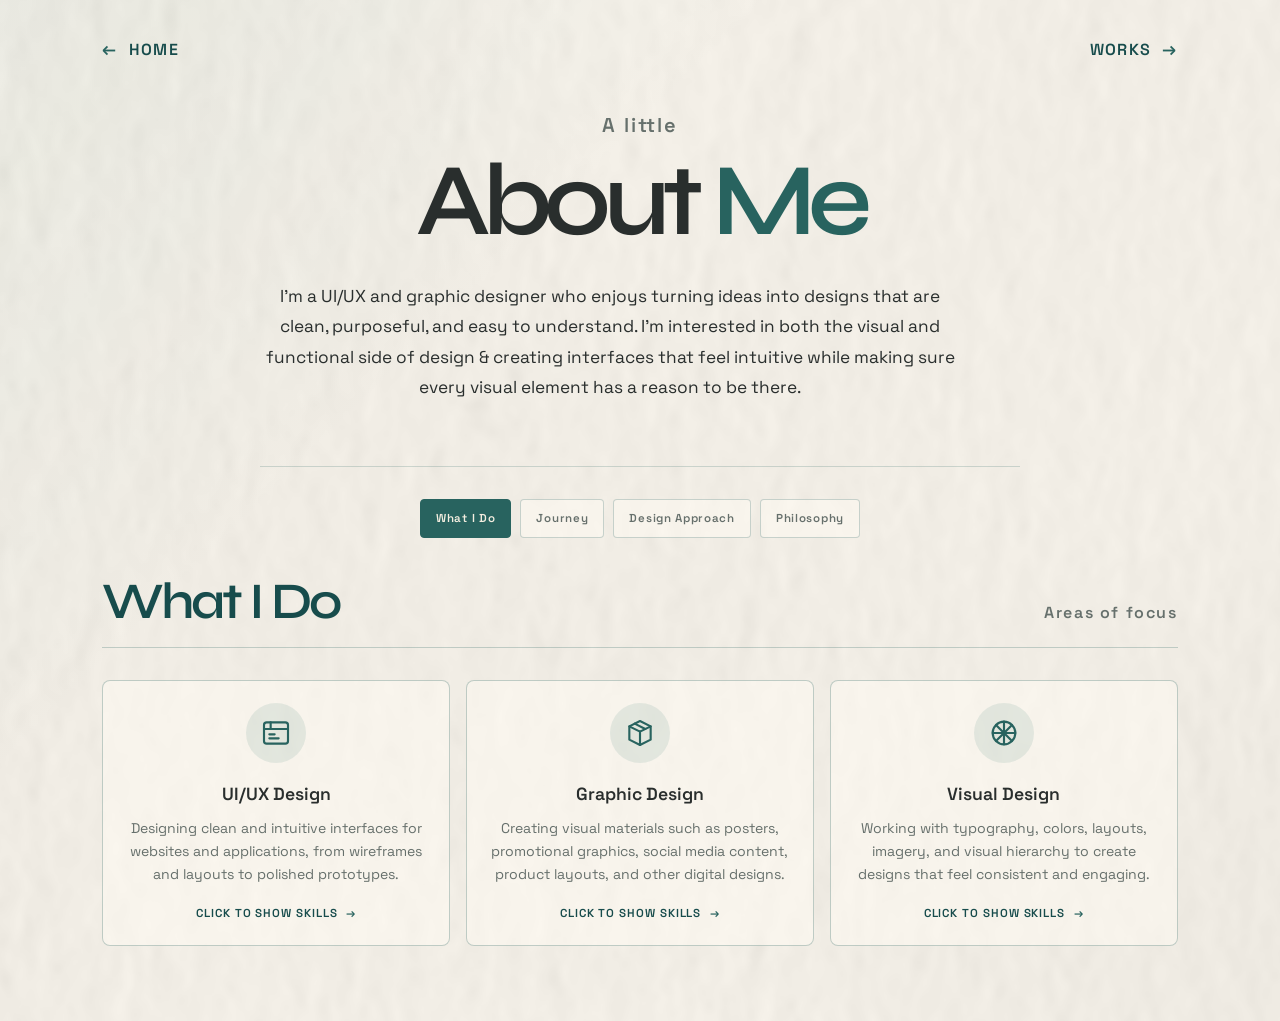
==== commit 3ba5fd78: "Adding Journey, as both Content for Experience and Education" ====
--- a/about.html
+++ b/about.html
@@ -12,6 +12,8 @@
         href="https://fonts.googleapis.com/css2?family=Space+Grotesk:wght@400;500;600&family=Syne:wght@500;600;700&display=swap"
         rel="stylesheet">
     <link rel="stylesheet" href="css/style.css">
+    <link rel="stylesheet" href="css/animations.css">
+    <link rel="stylesheet" href="css/responsive.css">
 </head>
 
 <body class="about-page">
@@ -31,10 +33,10 @@
                 <button class="about-section-tabs__button is-active" type="button" aria-selected="true"
                     aria-controls="about-panel-what" data-about-tab="what">What I Do</button>
                 <button class="about-section-tabs__button" type="button" aria-selected="false"
+                    aria-controls="about-panel-experience" data-about-tab="experience">Journey
+                </button>
+                <button class="about-section-tabs__button" type="button" aria-selected="false"
                     aria-controls="about-panel-approach" data-about-tab="approach">Design Approach</button>
-                <button class="about-section-tabs__button" type="button" aria-selected="false"
-                    aria-controls="about-panel-experience" data-about-tab="experience">Journey
-                    </button>
                 <button class="about-section-tabs__button" type="button" aria-selected="false"
                     aria-controls="about-panel-philosophy" data-about-tab="philosophy">Philosophy</button>
             </nav>
@@ -89,8 +91,7 @@
                 <div class="timeline-grid">
                     <article class="timeline-card">
                         <button class="timeline-card__trigger" type="button" aria-expanded="false"
-                        data-timeline-key="education"
-                        aria-controls="timeline-details">
+                            data-timeline-key="education" aria-controls="timeline-details">
                             <span class="timeline-card__label">Click to expand</span>
                             <span class="timeline-card__content">
                                 <strong>Education</strong>
@@ -101,8 +102,7 @@
                     </article>
                     <article class="timeline-card">
                         <button class="timeline-card__trigger" type="button" aria-expanded="false"
-                        data-timeline-key="experience"
-                        aria-controls="timeline-details">
+                            data-timeline-key="experience" aria-controls="timeline-details">
                             <span class="timeline-card__label">Click to expand</span>
                             <span class="timeline-card__content">
                                 <strong>Experience</strong>
@@ -119,7 +119,8 @@
                             <p id="timeline-details-subtitle">My Academic Journey</p>
                         </div>
                         <button class="timeline-details__back" id="timeline-details-back" type="button">
-                            <span aria-hidden="true">&larr;</span> Back
+                            <span class="arrow" aria-hidden="true">←</span>
+                            <span aria-hidden="true">Back</span>
                         </button>
                     </div>
                     <div class="timeline-details__entries" id="timeline-details-entries"></div>
@@ -140,6 +141,9 @@
                 </div>
                 <p>IN PROGRESS</p>
             </div>
+            <!-- <blockquote class="about-philosophy__quote">
+                <p>Good design isn't just about making something look good. It's about making it work well, feel natural, and communicate clearly.</p>
+            </blockquote> -->
         </section>
     </main>
     <script type="module" src="js/script.js"></script>
--- a/css/style.css
+++ b/css/style.css
@@ -88,7 +88,7 @@
 .eyebrow {
   margin: 0 0 clamp(.65rem, 1.2vw, 1rem);
   color: var(--muted);
-  font-size: 1.75rem;
+  font-size: 1.25rem;
   font-weight: 600;
   letter-spacing: .10em;
 }
@@ -503,6 +503,33 @@
 .about-progress p {
   margin: 0;
 }
+/* 
+.about-philosophy__quote {
+  position: relative;
+  max-width: 760px;
+  margin: 3rem auto 0;
+  padding: 1.5rem 2rem;
+  color: var(--teal-deep);
+  text-align: left;
+} */
+
+/* .about-philosophy__quote::before {
+  position: absolute;
+  top: -.65rem;
+  left: 0;
+  color: var(--teal);
+  content: '"';
+  font-family: 'Syne', sans-serif;
+  font-size: 4rem;
+  line-height: 1;
+}
+
+.about-philosophy__quote p {
+  margin: 0;
+  font-family: 'Syne', sans-serif;
+  font-size: clamp(1.35rem, 2.4vw, 2rem);
+  line-height: 1.35;
+} */
 
 .timeline-grid {
   display: grid;
@@ -561,11 +588,29 @@
   grid-template-columns: minmax(12rem, 18rem) 2.5rem minmax(0, 1fr);
   align-items: stretch;
   gap: 0;
-  /* background: rgba(255, 252, 244, .50); */
-  /* border: 1px solid rgba(40, 99, 95, .28); */
   border-radius: 10px;
   min-height: 10rem;
   padding: 1.25rem 0;
+  animation: timeline-entry-reveal 360ms cubic-bezier(.22, 1, .36, 1) both;
+}
+
+.timeline-details__entry:nth-child(2) {
+  animation-delay: 80ms;
+}
+
+.timeline-details__entry:nth-child(3) {
+  animation-delay: 160ms;
+}
+
+.timeline-details__entry:nth-child(n + 4) {
+  animation-delay: 240ms;
+}
+
+.timeline-details__entry-title {
+  display: flex;
+  flex-direction: column;
+  gap: .25rem;
+  animation: timeline-entry-content 360ms cubic-bezier(.22, 1, .36, 1) 120ms both;
 }
 
 .timeline-details__entry:not(:last-child)::after {
@@ -585,27 +630,21 @@
   justify-content: space-between;
   gap: 1rem;
   min-height: 8rem;
-  border-right: 2px solid rgba(40, 99, 95, .50);
+  border-right: 1px solid rgba(40, 99, 95, .50);
   border-radius: 10px;
   padding: .50rem .5rem .50rem 0;
 }
 
-.timeline-details__school {
-  display: flex;
-  flex-direction: column;
-  gap: .25rem;
-}
-
-.timeline-details__school strong {
+.timeline-details__entry-title strong {
   color: var(--ink);
   font-family: 'Syne', sans-serif;
-  font-size: 1.15rem;
+  font-size: 1.25rem;
   font-weight: 700;
   line-height: 1.1;
   text-transform: uppercase;
 }
 
-.timeline-details__school span {
+.timeline-details__entry-title span {
   margin: 0;
   color: var(--ink);
   font-size: .85rem;
@@ -615,14 +654,12 @@
 
 .timeline-details__major {
   position: relative;
-  width: 9rem;
-  max-width: 9rem;
   margin-top: 0;
   padding-bottom: .65rem;
   color: var(--ink);
   font-size: .85rem;
   line-height: 1.35;
-  text-transform: uppercase;
+  animation: timeline-major-reveal 360ms cubic-bezier(.22, 1, .36, 1) both;
 }
 
 .timeline-details__major::after {
@@ -639,6 +676,7 @@
   position: relative;
   display: grid;
   place-items: center;
+  animation: timeline-entry-content 360ms cubic-bezier(.22, 1, .36, 1) 240ms both;
 }
 
 .timeline-details__marker::before {
@@ -648,6 +686,7 @@
   width: 50%;
   height: 2px;
   background: var(--teal);
+  opacity: 0.5;
   content: '';
   transform: translateY(-50%);
 }
@@ -659,6 +698,7 @@
   width: 50%;
   height: 2px;
   background: var(--teal);
+  opacity: 0.5;
   content: '';
   transform: translateY(-50%);
 }
@@ -679,12 +719,14 @@
   justify-content: center;
   min-height: 8rem;
   padding: 1rem 2rem;
-  border: 2px solid rgba(40, 99, 95, .50);
+  border: 1px solid rgba(40, 99, 95, .50);
   border-radius: 10px;
+  animation: timeline-entry-content 360ms cubic-bezier(.22, 1, .36, 1) 360ms both;
 }
 
 .timeline-details__description p {
   margin: 0;
+  text-align: justify;
   color: var(--ink);
   font-size: .9rem;
   line-height: 1.65;
@@ -705,7 +747,7 @@
   font-weight: 600;
   letter-spacing: .08em;
   text-transform: uppercase;
-}
+}iip
 
 .timeline-details__back span {
   color: var(--teal);
@@ -720,6 +762,8 @@
 .timeline-card {
   position: relative;
   padding-top: 1.65rem;
+  animation: reveal-down 500ms cubic-bezier(.22, 1, .36, 1) 200ms both;
+
 }
 
 .timeline-card__trigger {
@@ -737,6 +781,7 @@
   cursor: pointer;
   font: inherit;
   text-align: left;
+  animation: reveal-down 500ms cubic-bezier(.22, 1, .36, 1) 200ms both;
   transition: background 200ms ease, transform 200ms ease;
 }
 
@@ -785,6 +830,7 @@
   display: flex;
   flex-direction: column;
   gap: .1rem;
+  animation: reveal-left 700ms cubic-bezier(.22, 1, .36, 1) 500ms both;
 }
 
 .timeline-card__content strong {
@@ -895,6 +941,7 @@
 
 .approach-step__trigger strong {
   color: var(--teal);
+  font-family: 'Syne', sans-serif;
   font-size: 1.2rem;
   font-weight: 600;
 }
@@ -1152,389 +1199,3 @@
   font-size: .78rem;
 }
 
-/* Animations */
-@keyframes works-pulse {
-
-  0%,
-  100% {
-    opacity: .45;
-    transform: scaleY(.7);
-    transform-origin: bottom;
-  }
-
-  50% {
-    opacity: 1;
-    transform: scaleY(1);
-  }
-}
-
-@keyframes reveal-left {
-  from {
-    opacity: 0;
-    transform: translateX(-24px);
-  }
-
-  to {
-    opacity: 1;
-    transform: translateX(0);
-  }
-}
-
-@keyframes reveal-down {
-  from {
-    opacity: 0;
-    transform: translateY(-18px);
-  }
-
-  to {
-    opacity: 1;
-    transform: translateY(0);
-  }
-}
-
-@keyframes fade-in {
-  from {
-    opacity: 0;
-  }
-
-  to {
-    opacity: 1;
-  }
-}
-
-@keyframes reveal-profile {
-  from {
-    opacity: 0;
-    transform: translateY(calc(var(--portrait-offset) + 28px)) scale(.97);
-  }
-
-  to {
-    opacity: 1;
-    transform: translateY(var(--portrait-offset)) scale(1);
-  }
-}
-
-@keyframes reveal-location {
-  from {
-    opacity: 0;
-    transform: translateY(-18px);
-  }
-
-  to {
-    opacity: 1;
-    transform: translateY(0);
-  }
-}
-
-/* Media STYLES */
-@media (prefers-reduced-motion: reduce) {
-
-  *,
-  *::before,
-  *::after {
-    animation-duration: 1ms !important;
-    animation-delay: 0ms !important;
-    scroll-behavior: auto !important;
-    transition-duration: 1ms !important;
-  }
-
-  .works-status__mark span {
-    animation: none;
-  }
-}
-
-
-
-@media (max-width: 760px) {
-  .hero {
-    display: flex;
-    flex-direction: column;
-    align-items: center;
-    gap: 1.25rem;
-    height: auto;
-    min-height: 100svh;
-    padding: 3.5rem 1rem 2.5rem;
-  }
-
-  .hero__left,
-  .hero__right {
-    display: contents;
-  }
-
-  .hero__left header {
-    order: 1;
-    align-items: center;
-    text-align: center;
-  }
-
-  .intro {
-    order: 2;
-    margin: .75rem auto .5rem;
-    text-align: center;
-  }
-
-  .location {
-    position: static;
-    z-index: 3;
-    order: 4;
-    width: auto;
-    margin: 0 auto 1rem;
-    text-align: center;
-    writing-mode: horizontal-tb;
-  }
-
-  .location span {
-    margin: 0 .6rem;
-  }
-
-  .hero__nav {
-    position: relative;
-    z-index: 3;
-    order: 3;
-    margin-bottom: .65rem;
-    justify-content: center;
-  }
-
-  .hero__nav a {
-    border: 1px solid var(--teal);
-    border-radius: 4px;
-    justify-content: center;
-    min-width: 120px;
-    padding: .9rem 1.5rem;
-    line-height: 1;
-  }
-
-  .hero__nav a::after {
-    display: none;
-  }
-
-  .hero__nav a span {
-    display: none;
-  }
-
-  .portrait-frame {
-    order: 5;
-    --portrait-offset: 0;
-    align-self: center;
-    justify-self: center;
-    margin: auto auto -2.5rem;
-    transform: none;
-  }
-
-  .hero__right {
-    min-height: 440px;
-    padding-right: 1.8rem;
-  }
-
-  .portrait-frame {
-    width: min(86vw, 390px);
-    height: min(70svh, 560px);
-  }
-
-  .location {
-    right: .2rem;
-    bottom: 1rem;
-  }
-
-  .hero::before,
-  .about-page::before,
-  .works-page::before {
-    transform: rotate(180deg) scale(1.18);
-  }
-}
-
-@media (max-width: 420px) {
-  h1 {
-    font-size: clamp(3rem, 16vw, 4.4rem);
-  }
-
-  .hero__right {
-    min-height: 360px;
-  }
-
-  .portrait-frame {
-    height: min(64svh, 460px);
-  }
-}
-
-
-@media (max-width: 900px) {
-  .about-layout {
-    gap: 3rem;
-    padding-inline: clamp(1.5rem, 5vw, 4rem);
-  }
-
-  .service-list {
-    grid-template-columns: 1fr;
-  }
-
-  .service-card {
-    flex-direction: row;
-    min-height: 0;
-    gap: 1.25rem;
-  }
-
-  .service-card>div:last-child {
-    flex: 1;
-  }
-
-  .service-details {
-    grid-template-columns: 1fr;
-  }
-
-  .service-connectors {
-    display: none;
-  }
-
-  .service-connector {
-    display: none !important;
-  }
-}
-
-
-@media (max-width: 650px) {
-  .about-layout {
-    display: block;
-    padding-block: 3.5rem 4rem;
-  }
-
-  .page-navigation a {
-    font-size: .90rem;
-  }
-
-  .about-introduction {
-    position: static;
-  }
-
-  .about-page h1 {
-    font-size: clamp(3.5rem, 18vw, 5.5rem);
-  }
-
-  .about-introduction__copy {
-    margin-top: 1.5rem;
-    font-size: .98rem;
-  }
-
-  .about-section-tabs {
-    margin-bottom: 2.5rem;
-  }
-
-  .about-services {
-    margin-top: 2.5rem;
-  }
-
-  .about-section-heading {
-    align-items: flex-start;
-    flex-direction: column;
-    gap: .8rem;
-  }
-
-  .service-card {
-    gap: 1rem;
-    padding: 1.2rem;
-  }
-
-  .service-card>div:last-child {
-    text-align: left;
-  }
-
-  .service-card__toggle {
-    justify-content: flex-start;
-  }
-
-  .service-details__columns {
-    grid-template-columns: 1fr;
-    gap: 1.5rem;
-  }
-
-  .approach-steps {
-    margin-top: 2rem;
-  }
-
-  .timeline-grid {
-    grid-template-columns: 1fr;
-    gap: 2.5rem;
-    margin-top: 2rem;
-  }
-
-  .timeline-card__trigger {
-    min-height: 5.5rem;
-    padding-inline: 1rem;
-  }
-
-  .timeline-card__details {
-    padding-inline: 1rem;
-  }
-
-  .timeline-details {
-    padding: 1rem;
-  }
-
-  .timeline-details__heading {
-    align-items: flex-start;
-  }
-
-  .timeline-details__entry {
-    grid-template-columns: 1fr;
-  }
-
-  .timeline-details__entry:not(:last-child)::after {
-    right: auto;
-    left: 50%;
-    transform: translateX(-50%);
-  }
-
-  .timeline-details__meta {
-    flex-direction: column;
-    padding: 1rem 0;
-    border-right: 0;
-    border-bottom: 3px solid rgba(40, 99, 95, .50);
-  }
-
-  .timeline-details__marker {
-    min-height: 2.5rem;
-  }
-
-
-  .timeline-details__marker::before {
-    top: 0;
-    bottom: auto;
-    left: 50%;
-    width: 2px;
-    height: 100%;
-    transform: translateX(-50%);
-  }
-
-  .timeline-details__marker::after {
-    display: none;
-  }
-
-  .timeline-details__major::after {
-    display: none;
-  }
-
-  .timeline-details__description {
-    min-height: 8rem;
-    padding: 1.25rem;
-    border: 2px solid rgba(40, 99, 95, .50);
-  }
-
-  .approach-step__trigger {
-    grid-template-columns: 3.5rem 1fr auto;
-    min-height: 3.8rem;
-    padding-inline: 1rem;
-  }
-
-  .approach-step__description {
-    padding: 1rem;
-  }
-
-  .works-status {
-    min-height: calc(100svh - 4rem);
-    padding-top: 3rem;
-  }
-
-  .works-status h1 {
-    font-size: clamp(3rem, 16vw, 5rem);
-  }
-}
--- a/css/animations.css
+++ b/css/animations.css
@@ -0,0 +1,105 @@
+/* Animations */
+@keyframes works-pulse {
+
+  0%,
+  100% {
+    opacity: .45;
+    transform: scaleY(.7);
+    transform-origin: bottom;
+  }
+
+  50% {
+    opacity: 1;
+    transform: scaleY(1);
+  }
+}
+
+@keyframes reveal-left {
+  from {
+    opacity: 0;
+    transform: translateX(-24px);
+  }
+
+  to {
+    opacity: 1;
+    transform: translateX(0);
+  }
+}
+
+@keyframes reveal-down {
+  from {
+    opacity: 0;
+    transform: translateY(-18px);
+  }
+
+  to {
+    opacity: 1;
+    transform: translateY(0);
+  }
+}
+
+@keyframes fade-in {
+  from {
+    opacity: 0;
+  }
+
+  to {
+    opacity: 1;
+  }
+}
+
+@keyframes reveal-profile {
+  from {
+    opacity: 0;
+    transform: translateY(calc(var(--portrait-offset) + 28px)) scale(.97);
+  }
+
+  to {
+    opacity: 1;
+    transform: translateY(var(--portrait-offset)) scale(1);
+  }
+}
+
+@keyframes reveal-location {
+  from {
+    opacity: 0;
+    transform: translateY(-18px);
+  }
+
+  to {
+    opacity: 1;
+    transform: translateY(0);
+  }
+}
+
+@keyframes timeline-entry-reveal {
+  from {
+    opacity: 0;
+  }
+
+  to {
+    opacity: 1;
+  }
+}
+
+@keyframes timeline-major-reveal {
+  from {
+    clip-path: inset(0 100% 0 0);
+  }
+
+  to {
+    clip-path: inset(0 0 0 0);
+  }
+}
+
+@keyframes timeline-entry-content {
+  from {
+    opacity: 0;
+    transform: translateX(-18px);
+  }
+
+  to {
+    opacity: 1;
+    transform: translateX(0);
+  }
+}
--- a/css/responsive.css
+++ b/css/responsive.css
@@ -0,0 +1,318 @@
+/* Responsive styles */
+@media (prefers-reduced-motion: reduce) {
+
+  *,
+  *::before,
+  *::after {
+    animation-duration: 1ms !important;
+    animation-delay: 0ms !important;
+    scroll-behavior: auto !important;
+    transition-duration: 1ms !important;
+  }
+
+  .works-status__mark span {
+    animation: none;
+  }
+}
+
+@media (max-width: 760px) {
+  .hero {
+    display: flex;
+    flex-direction: column;
+    align-items: center;
+    gap: 1.25rem;
+    height: auto;
+    min-height: 100svh;
+    padding: 3.5rem 1rem 2.5rem;
+  }
+
+  .hero__left,
+  .hero__right {
+    display: contents;
+  }
+
+  .hero__left header {
+    order: 1;
+    align-items: center;
+    text-align: center;
+  }
+
+  .intro {
+    order: 2;
+    margin: .75rem auto .5rem;
+    text-align: center;
+  }
+
+  .location {
+    position: static;
+    z-index: 3;
+    order: 4;
+    width: auto;
+    margin: 0 auto 1rem;
+    text-align: center;
+    writing-mode: horizontal-tb;
+  }
+
+  .location span {
+    margin: 0 .6rem;
+  }
+
+  .hero__nav {
+    position: relative;
+    z-index: 3;
+    order: 3;
+    margin-bottom: .65rem;
+    justify-content: center;
+  }
+
+  .hero__nav a {
+    border: 1px solid var(--teal);
+    border-radius: 4px;
+    justify-content: center;
+    min-width: 120px;
+    padding: .9rem 1.5rem;
+    line-height: 1;
+  }
+
+  .hero__nav a::after {
+    display: none;
+  }
+
+  .hero__nav a span {
+    display: none;
+  }
+
+  .portrait-frame {
+    order: 5;
+    --portrait-offset: 0;
+    align-self: center;
+    justify-self: center;
+    margin: auto auto -2.5rem;
+    transform: none;
+  }
+
+  .hero__right {
+    min-height: 440px;
+    padding-right: 1.8rem;
+  }
+
+  .portrait-frame {
+    width: min(86vw, 390px);
+    height: min(70svh, 560px);
+  }
+
+  .location {
+    right: .2rem;
+    bottom: 1rem;
+  }
+
+  .hero::before,
+  .about-page::before,
+  .works-page::before {
+    transform: rotate(180deg) scale(1.18);
+  }
+}
+
+@media (max-width: 420px) {
+  h1 {
+    font-size: clamp(3rem, 16vw, 4.4rem);
+  }
+
+  .hero__right {
+    min-height: 360px;
+  }
+
+  .portrait-frame {
+    height: min(64svh, 460px);
+  }
+}
+
+@media (max-width: 900px) {
+  .about-layout {
+    gap: 3rem;
+    padding-inline: clamp(1.5rem, 5vw, 4rem);
+  }
+
+  .service-list {
+    grid-template-columns: 1fr;
+  }
+
+  .service-card {
+    flex-direction: row;
+    min-height: 0;
+    gap: 1.25rem;
+  }
+
+  .service-card>div:last-child {
+    flex: 1;
+  }
+
+  .service-details {
+    grid-template-columns: 1fr;
+  }
+
+  .service-connectors {
+    display: none;
+  }
+
+  .service-connector {
+    display: none !important;
+  }
+}
+
+@media (max-width: 650px) {
+  .about-layout {
+    display: block;
+    padding-block: 3.5rem 4rem;
+  }
+
+  .page-navigation a {
+    font-size: .90rem;
+  }
+
+  .about-introduction {
+    position: static;
+  }
+
+  .about-page h1 {
+    font-size: clamp(3.5rem, 18vw, 5.5rem);
+  }
+
+  .about-introduction__copy {
+    margin-top: 1.5rem;
+    font-size: .98rem;
+  }
+
+  .about-section-tabs {
+    margin-bottom: 2.5rem;
+  }
+
+  .about-services {
+    margin-top: 2.5rem;
+  }
+
+  .about-section-heading {
+    align-items: flex-start;
+    flex-direction: column;
+    gap: .8rem;
+  }
+
+  .service-card {
+    gap: 1rem;
+    padding: 1.2rem;
+  }
+
+  .service-card>div:last-child {
+    text-align: left;
+  }
+
+  .service-card__toggle {
+    justify-content: flex-start;
+  }
+
+  .service-details__columns {
+    grid-template-columns: 1fr;
+    gap: 1.5rem;
+  }
+
+  .approach-steps {
+    margin-top: 2rem;
+  }
+
+  .timeline-grid {
+    grid-template-columns: 1fr;
+    gap: 2.5rem;
+    margin-top: 2rem;
+  }
+
+  .timeline-card__trigger {
+    min-height: 5.5rem;
+    padding-inline: 1rem;
+  }
+
+  .timeline-card__details {
+    padding-inline: 1rem;
+  }
+
+  .timeline-details {
+    padding: 1rem;
+  }
+
+  .timeline-details__heading {
+    align-items: flex-start;
+  }
+
+  .timeline-details__entry {
+    grid-template-columns: 1fr;
+  }
+
+  .timeline-details__entry:not(:last-child)::after {
+    right: auto;
+    left: 50%;
+    transform: translateX(-50%);
+  }
+
+  .timeline-details__meta {
+    flex-direction: column;
+    align-items: center;
+    padding: 1rem 0;
+    border-right: 0;
+    border-bottom: 3px solid rgba(40, 99, 95, .50);
+  }
+
+  .timeline-details__entry-title {
+    align-items: center;
+  }
+
+  
+  .timeline-details__major,
+  .timeline-details__entry-title strong{
+    text-align: center;
+  }
+
+  .timeline-details__marker {
+    min-height: 2.5rem;
+  }
+
+  .timeline-details__marker::before {
+    top: 0;
+    bottom: auto;
+    left: 50%;
+    width: 2px;
+    height: 100%;
+    transform: translateX(-50%);
+  }
+
+  .timeline-details__marker::after {
+    display: none;
+  }
+
+  .timeline-details__major::after {
+    display: none;
+  }
+
+  .timeline-details__description {
+    min-height: 8rem;
+    padding: 1.25rem;
+    border: 2px solid rgba(40, 99, 95, .50);
+  }
+
+  .approach-step__trigger {
+    grid-template-columns: 3.5rem 1fr auto;
+    min-height: 3.8rem;
+    padding-inline: 1rem;
+  }
+
+  .approach-step__description {
+    padding: 1rem;
+  }
+
+  .works-status {
+    min-height: calc(100svh - 4rem);
+    padding-top: 3rem;
+  }
+
+  .works-status h1 {
+    font-size: clamp(3rem, 16vw, 5rem);
+  }
+}
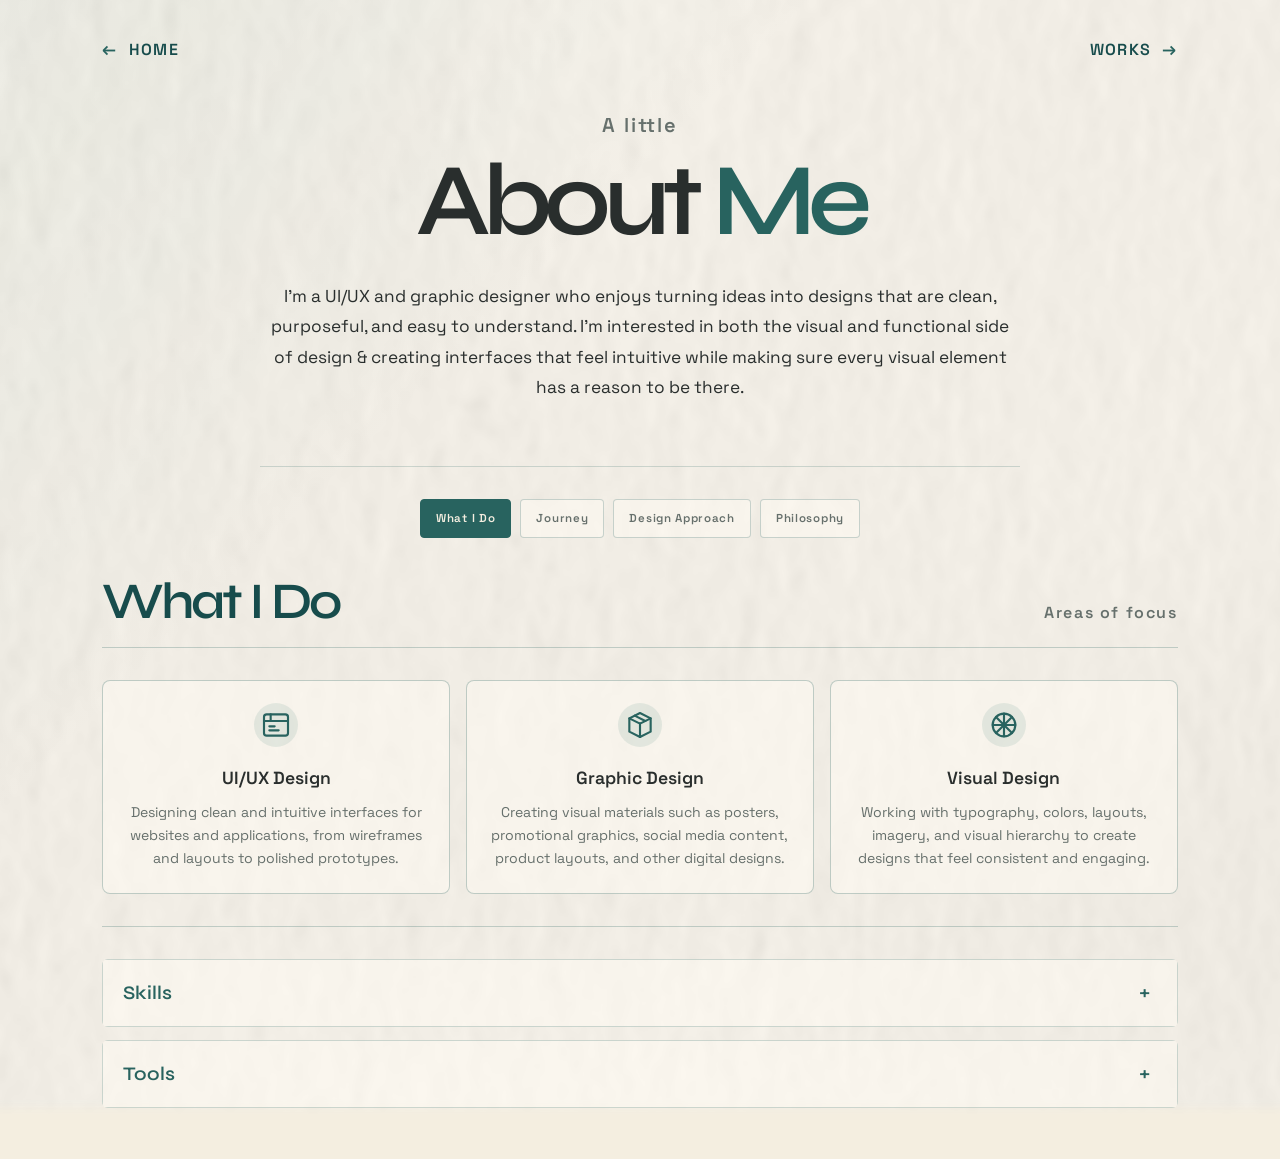
==== commit 81fca813: "changing few styles and designs" ====
--- a/about.html
+++ b/about.html
@@ -50,37 +50,29 @@
                 </div>
                 <div class="service-list">
                 </div>
-                <div class="service-connectors" aria-hidden="true">
-                    <span></span>
-                    <span></span>
-                    <span></span>
-                </div>
-                <div class="service-details" id="service-details" hidden>
-                    <div class="service-details__intro">
-                        <p class="eyebrow">Selected focus</p>
-                        <h3 id="service-details-title">UI/UX Design</h3>
-                    </div>
-                    <div class="service-details__columns">
-                        <div>
-                            <h4>Skills</h4>
-                            <ul id="service-skills"></ul>
+                <div class="skills-tools steps-list" aria-label="Skills and tools">
+                    <article class="step-item step-item--quote skills-tools__group">
+                        <button class="step-item__trigger" type="button" aria-expanded="false"
+                            aria-controls="skills-tools-skills">
+                            <strong>Skills</strong><span class="step-item__icon" aria-hidden="true">+</span>
+                        </button>
+                        <div class="step-item__description skills-tools__content" id="skills-tools-skills" hidden>
+                            <div class="skills-tools__list skills-tools__list--skills" data-skills-list></div>
                         </div>
-                        <div>
-                            <h4>Tools I Use</h4>
-                            <ul class="tool-list" id="service-tools"></ul>
+                    </article>
+                    <article class="step-item step-item--quote skills-tools__group">
+                        <button class="step-item__trigger" type="button" aria-expanded="false"
+                            aria-controls="skills-tools-tools">
+                            <strong>Tools</strong><span class="step-item__icon" aria-hidden="true">+</span>
+                        </button>
+                        <div class="step-item__description skills-tools__content" id="skills-tools-tools" hidden>
+                            <div class="skills-tools__list skills-tools__list--tools" data-tools-list></div>
                         </div>
-                    </div>
+                    </article>
                 </div>
             </div>
         </div>
 
-        <section class="about-panel about-text-panel" id="about-panel-approach" data-about-panel="approach" hidden>
-            <div class="about-section-heading">
-                <h2>Design Approach</h2>
-                <p class="eyebrow">How I work</p>
-            </div>
-            <div class="approach-steps"></div>
-        </section>
 
         <section class="about-panel about-text-panel" id="about-panel-experience" data-about-panel="experience" hidden>
             <div class="about-section-heading">
@@ -92,7 +84,6 @@
                     <article class="timeline-card">
                         <button class="timeline-card__trigger" type="button" aria-expanded="false"
                             data-timeline-key="education" aria-controls="timeline-details">
-                            <span class="timeline-card__label">Click to expand</span>
                             <span class="timeline-card__content">
                                 <strong>Education</strong>
                                 <span>My Academic Journey</span>
@@ -103,7 +94,6 @@
                     <article class="timeline-card">
                         <button class="timeline-card__trigger" type="button" aria-expanded="false"
                             data-timeline-key="experience" aria-controls="timeline-details">
-                            <span class="timeline-card__label">Click to expand</span>
                             <span class="timeline-card__content">
                                 <strong>Experience</strong>
                                 <span>Work &amp; Growth</span>
@@ -114,39 +104,44 @@
                 </div>
                 <div class="timeline-details" id="timeline-details" hidden>
                     <div class="timeline-details__heading">
+                        <button class="timeline-details__back" id="timeline-details-back" type="button">
+                            <span class="arrow" aria-hidden="true">&larr;</span>
+                            <span aria-hidden="true">Back</span>
+                        </button>
                         <div>
                             <h3 id="timeline-details-title">Education</h3>
                             <p id="timeline-details-subtitle">My Academic Journey</p>
                         </div>
-                        <button class="timeline-details__back" id="timeline-details-back" type="button">
-                            <span class="arrow" aria-hidden="true">←</span>
-                            <span aria-hidden="true">Back</span>
-                        </button>
                     </div>
                     <div class="timeline-details__entries" id="timeline-details-entries"></div>
                 </div>
             </div>
         </section>
 
+        <section class="about-panel about-text-panel" id="about-panel-approach" data-about-panel="approach" hidden>
+            <div class="about-section-heading">
+                <h2>Design Approach</h2>
+                <p class="eyebrow">How I work</p>
+            </div>
+            <div class="steps-list" data-steps-list="approach"></div>
+        </section>
+
+
         <section class="about-panel about-text-panel" id="about-panel-philosophy" data-about-panel="philosophy" hidden>
             <div class="about-section-heading">
                 <h2>Philosophy</h2>
                 <p class="eyebrow">What guides me</p>
             </div>
-            <div class="about-progress">
-                <div class="works-status__mark" aria-hidden="true">
-                    <span></span>
-                    <span></span>
-                    <span></span>
-                </div>
-                <p>IN PROGRESS</p>
-            </div>
-            <!-- <blockquote class="about-philosophy__quote">
-                <p>Good design isn't just about making something look good. It's about making it work well, feel natural, and communicate clearly.</p>
-            </blockquote> -->
+            <h3 class="about-philosophy__title">My Philosophy</h3>
+            <blockquote class="about-philosophy__quote">
+                <p>Life is beyond your control, so do what helps you move forward without worrying about what lies ahead.</p>
+            </blockquote>
+            <div class="about-philosophy__separator" aria-hidden="true"></div>
+            <p class="about-philosophy__caption">The People and their Philosophies that shaped mine</p>
+            <div class="steps-list steps-list--quotes" id="philosophy-steps" data-steps-list="philosophy"></div>
         </section>
     </main>
     <script type="module" src="js/script.js"></script>
 </body>
 
-</html>+</html>
--- a/css/style.css
+++ b/css/style.css
@@ -183,7 +183,7 @@
   height: calc(100svh - clamp(2rem, 5vw, 5rem));
   margin: 0;
   margin-bottom: calc(clamp(2rem, 5vw, 5rem) * -1);
-  animation: reveal-profile 300ms cubic-bezier(.22, 1, .36, 1) 1200ms both;
+  animation: reveal-profile 500ms cubic-bezier(.22, 1, .36, 1) 1000ms both;
   transform: translateY(4%);
 }
 
@@ -223,12 +223,78 @@
   letter-spacing: .1em;
   text-transform: uppercase;
   writing-mode: vertical-rl;
-  animation: reveal-location 300ms ease-out 900ms both;
+  animation: reveal-location 500ms ease-out 500ms both;
 }
 
 .location span {
   margin: .6rem 0;
   color: var(--teal);
+}
+
+.hero__utility {
+  width: 100%;
+  margin-top: clamp(2.5rem, 5vw, 4rem);
+  display: flex;
+  flex-direction: column;
+  align-items: start;
+  justify-content: space-between;
+  gap: 1.5rem;
+  animation: reveal-down 500ms cubic-bezier(.22, 1, .36, 1) 700ms both;
+}
+
+.social-links {
+  display: flex;
+  align-items: center;
+  gap: 1rem;
+}
+
+.social-links a {
+  display: grid;
+  place-items: center;
+  width: 1.5rem;
+  height: 1.5rem;
+  color: var(--teal-deep);
+  transition: color 200ms ease, transform 200ms ease;
+}
+
+
+.social-links a:hover,
+.social-links a:focus-visible {
+  color: var(--teal);
+  transform: translateY(-3px);
+}
+
+.social-links a:focus-visible,
+.changelog-link:focus-visible {
+  outline: 2px solid var(--teal);
+  outline-offset: 4px;
+}
+
+.social-links svg {
+  width: 1.15rem;
+  height: 1.15rem;
+}
+
+.changelog-link {
+  display: inline-flex;
+  align-items: center;
+  gap: .6rem;
+  color: var(--teal-deep);
+  font-size: .72rem;
+  font-weight: 600;
+  letter-spacing: .08em;
+  text-decoration: none;
+  text-transform: uppercase;
+}
+
+.changelog-link span {
+  color: var(--teal);
+  transition: transform 200ms ease;
+}
+
+.changelog-link:hover span,
+.changelog-link:focus-visible span {
+  transform: translateX(4px);
 }
 
 .about-page,
@@ -369,6 +435,43 @@
   text-transform: uppercase;
 }
 
+.works-status__button {
+  display: inline-flex;
+  align-items: center;
+  justify-content: center;
+  gap: .7rem;
+  margin-top: 2rem;
+  padding: .9rem 1.5rem;
+  border: 1px solid rgba(23, 76, 76, .18);
+  border-radius: 999px;
+  background: var(--teal);
+  color: #fff;
+  font-size: .72rem;
+  font-weight: 600;
+  letter-spacing: .12em;
+  text-decoration: none;
+  text-transform: uppercase;
+  box-shadow: 0 14px 28px rgba(40, 99, 95, .2);
+  transition: transform 200ms ease, box-shadow 200ms ease, background-color 200ms ease;
+}
+
+.works-status__button span {
+  color: rgba(255, 255, 255, .92);
+  transition: transform 200ms ease;
+}
+
+.works-status__button:hover,
+.works-status__button:focus-visible {
+  background: var(--teal-deep);
+  box-shadow: 0 18px 32px rgba(23, 76, 76, .24);
+  transform: translateY(-2px);
+}
+
+.works-status__button:hover span,
+.works-status__button:focus-visible span {
+  transform: translateX(4px);
+}
+
 .about-layout {
   display: block;
   width: min(100%, 1440px);
@@ -381,6 +484,7 @@
   max-width: 760px;
   margin: 0 auto;
   text-align: center;
+  justify-content: center;
   animation: fade-in 1s ease-out both;
 }
 
@@ -390,7 +494,6 @@
 }
 
 .about-introduction__copy {
-  max-width: 700px;
   margin: 2rem 0 0;
   color: var(--ink);
   font-size: clamp(1rem, 1.35vw, 1.15rem);
@@ -503,24 +606,46 @@
 .about-progress p {
   margin: 0;
 }
-/* 
+
 .about-philosophy__quote {
   position: relative;
   max-width: 760px;
+  margin: 1rem auto 0;
+  padding: 1.5rem 2rem;
+  color: var(--teal);
+  text-align: center;
+}
+
+.about-philosophy__title {
   margin: 3rem auto 0;
-  padding: 1.5rem 2rem;
-  color: var(--teal-deep);
-  text-align: left;
-} */
-
-/* .about-philosophy__quote::before {
+  color: var(--muted);
+  font-family: 'Syne', sans-serif;
+  font-size: 1.35rem;
+  font-weight: 600;
+  text-align: center;
+}
+
+.about-philosophy__quote::before {
   position: absolute;
   top: -.65rem;
   left: 0;
   color: var(--teal);
-  content: '"';
+  content: '“';
   font-family: 'Syne', sans-serif;
   font-size: 4rem;
+  font-weight: 700;
+  line-height: 1;
+}
+
+.about-philosophy__quote::after {
+  position: absolute;
+  right: 0;
+  bottom: -1.35rem;
+  color: var(--teal);
+  content: '”';
+  font-family: 'Syne', sans-serif;
+  font-size: 4rem;
+  font-weight: 700;
   line-height: 1;
 }
 
@@ -529,12 +654,35 @@
   font-family: 'Syne', sans-serif;
   font-size: clamp(1.35rem, 2.4vw, 2rem);
   line-height: 1.35;
-} */
+}
+
+.about-philosophy__separator {
+  width: 3rem;
+  height: 2px;
+  margin: 1.25rem auto;
+  background: var(--teal);
+}
+
+.about-philosophy__separator + .steps-list--quotes {
+  margin-top: 1.25rem;
+}
+
+.about-philosophy__caption {
+  margin: 3rem auto 1.5rem auto;
+  color: var(--muted);
+  font-size: 1rem;
+  font-weight: 600;
+  text-align: center;
+}
+
+.about-philosophy__caption + .steps-list--quotes {
+  margin-top: 1rem;
+}
 
 .timeline-grid {
   display: grid;
   grid-template-columns: repeat(2, minmax(0, 1fr));
-  gap: clamp(1rem, 3vw, 4rem);
+  gap: .8rem;
   margin-top: 2.5rem;
   text-align: left;
 }
@@ -546,18 +694,20 @@
 
 .timeline-details {
   margin-top: 2.5rem;
-  padding: 1.5rem 0rem;
-  border-radius: 10px 10px 10px 10px;
+  padding: clamp(1.25rem, 3vw, 2rem);
+  border: 1px solid rgba(40, 99, 95, .22);
+  border-radius: 6px;
+  background: rgba(255, 252, 244, .50);
   animation: fade-in 220ms ease-out both;
   text-align: left;
 }
 
 .timeline-details__heading {
   display: flex;
-  align-items: flex-end;
+  align-items: flex-start;
   justify-content: space-between;
   gap: 1rem;
-  padding-bottom: 1rem;
+  padding-bottom: 1.25rem;
   border-bottom: 1px solid rgba(40, 99, 95, .2);
 }
 
@@ -565,7 +715,7 @@
   margin: 0;
   color: var(--teal-deep);
   font-family: 'Syne', sans-serif;
-  font-size: 2rem;
+  font-size: clamp(1.5rem, 3vw, 2rem);
   font-weight: 600;
 }
 
@@ -578,19 +728,18 @@
 
 .timeline-details__entries {
   display: grid;
-  gap: 1rem;
-  margin-top: 1.25rem;
+  gap: 0;
+  margin-top: 1.5rem;
 }
 
 .timeline-details__entry {
   position: relative;
   display: grid;
-  grid-template-columns: minmax(12rem, 18rem) 2.5rem minmax(0, 1fr);
+  grid-template-columns: minmax(11rem, 15rem) 2.5rem minmax(0, 1fr);
   align-items: stretch;
   gap: 0;
-  border-radius: 10px;
-  min-height: 10rem;
-  padding: 1.25rem 0;
+  min-height: 8rem;
+  padding: 1.25rem 0 1.5rem;
   animation: timeline-entry-reveal 360ms cubic-bezier(.22, 1, .36, 1) both;
 }
 
@@ -616,10 +765,10 @@
 .timeline-details__entry:not(:last-child)::after {
   position: absolute;
   right: 0;
-  bottom: -.5rem;
-  width: 3.5rem;
-  height: 2px;
-  background: rgba(40, 99, 95, .5);
+  bottom: 0;
+  width: calc(100% - 2.5rem);
+  height: 1px;
+  background: rgba(40, 99, 95, .18);
   content: '';
 }
 
@@ -629,16 +778,15 @@
   align-items: flex-start;
   justify-content: space-between;
   gap: 1rem;
-  min-height: 8rem;
-  border-right: 1px solid rgba(40, 99, 95, .50);
-  border-radius: 10px;
-  padding: .50rem .5rem .50rem 0;
+  min-height: 6.5rem;
+  border-right: 0;
+  padding: .25rem 1.25rem .25rem 0;
 }
 
 .timeline-details__entry-title strong {
   color: var(--ink);
   font-family: 'Syne', sans-serif;
-  font-size: 1.25rem;
+  font-size: 1.1rem;
   font-weight: 700;
   line-height: 1.1;
   text-transform: uppercase;
@@ -655,23 +803,13 @@
 .timeline-details__major {
   position: relative;
   margin-top: 0;
-  padding-bottom: .65rem;
-  color: var(--ink);
+  padding-bottom: 0;
+  color: var(--muted);
   font-size: .85rem;
   line-height: 1.35;
   animation: timeline-major-reveal 360ms cubic-bezier(.22, 1, .36, 1) both;
 }
 
-.timeline-details__major::after {
-  position: absolute;
-  bottom: 0;
-  left: 0;
-  width: 4.5rem;
-  height: 3px;
-  background: var(--teal);
-  content: '';
-}
-
 .timeline-details__marker {
   position: relative;
   display: grid;
@@ -681,34 +819,35 @@
 
 .timeline-details__marker::before {
   position: absolute;
-  top: 50%;
-  right: 50%;
-  width: 50%;
-  height: 2px;
+  top: 0;
+  right: auto;
+  left: 50%;
+  width: 1px;
+  height: 50%;
   background: var(--teal);
-  opacity: 0.5;
+  opacity: .5;
   content: '';
-  transform: translateY(-50%);
+  transform: translateX(-50%);
 }
 
 .timeline-details__marker::after {
   position: absolute;
   top: 50%;
   left: 50%;
-  width: 50%;
-  height: 2px;
+  width: 1px;
+  height: 50%;
   background: var(--teal);
-  opacity: 0.5;
+  opacity: .5;
   content: '';
-  transform: translateY(-50%);
+  transform: translateX(-50%);
 }
 
 .timeline-details__marker span {
   position: relative;
   z-index: 1;
-  width: 1.1rem;
-  height: 1.1rem;
-  border: 3px solid var(--paper);
+  width: .8rem;
+  height: .8rem;
+  border: 2px solid var(--paper);
   border-radius: 50%;
   background: var(--teal);
 }
@@ -716,42 +855,44 @@
 .timeline-details__description {
   display: flex;
   align-items: center;
-  justify-content: center;
-  min-height: 8rem;
-  padding: 1rem 2rem;
-  border: 1px solid rgba(40, 99, 95, .50);
-  border-radius: 10px;
+  justify-content: flex-start;
+  min-height: 6.5rem;
+  padding: .25rem 0 .25rem 1.25rem;
+  border: 0;
+  border-radius: 0;
+  background: transparent;
   animation: timeline-entry-content 360ms cubic-bezier(.22, 1, .36, 1) 360ms both;
 }
 
 .timeline-details__description p {
   margin: 0;
-  text-align: justify;
-  color: var(--ink);
+  color: var(--muted);
   font-size: .9rem;
   line-height: 1.65;
+  text-align: left;
 }
 
 .timeline-details__back {
   display: inline-flex;
   align-items: center;
-  gap: .5rem;
+  gap: .35rem;
   flex-shrink: 0;
-  padding: .35rem 0;
+  padding: .2rem 0;
   border: 0;
   color: var(--teal-deep);
   background: transparent;
   cursor: pointer;
   font: inherit;
-  font-size: 1rem;
-  font-weight: 600;
-  letter-spacing: .08em;
+  font-size: .72rem;
+  font-weight: 600;
+  letter-spacing: .06em;
   text-transform: uppercase;
-}iip
+  order: 2;
+}
 
 .timeline-details__back span {
   color: var(--teal);
-  font-size: 1.1rem;
+  font-size: .9rem;
 }
 
 .timeline-details__back:focus-visible {
@@ -761,9 +902,11 @@
 
 .timeline-card {
   position: relative;
-  padding-top: 1.65rem;
+  overflow: hidden;
+  padding-top: 0;
+  border-radius: 6px;
+  background: rgba(255, 252, 244, .50);
   animation: reveal-down 500ms cubic-bezier(.22, 1, .36, 1) 200ms both;
-
 }
 
 .timeline-card__trigger {
@@ -772,12 +915,12 @@
   grid-template-columns: 1fr auto;
   align-items: center;
   width: 100%;
-  min-height: 8.5rem;
-  padding: 1.25rem 1.35rem 1.15rem;
-  border-radius: 0 10px 10px 10px;
-  color: var(--ink);
-  border: 1px solid rgba(40, 99, 95, .28);
-  background: rgba(255, 252, 244, .50);
+  min-height: 6.5rem;
+  padding: 1.15rem 1.25rem;
+  border: 1px solid rgba(40, 99, 95, .22);
+  border-radius: 0;
+  color: var(--teal);
+  background: transparent;
   cursor: pointer;
   font: inherit;
   text-align: left;
@@ -785,29 +928,11 @@
   transition: background 200ms ease, transform 200ms ease;
 }
 
-.timeline-card__trigger::before {
-  position: absolute;
-  top: 0;
-  left: 0;
-  width: 7.3rem;
-  height: 1.8rem;
-  border-radius: 10px 10px 0 0;
-  border: 1px solid rgba(40, 99, 95, .28);
-  background: rgba(255, 252, 244, .50);
-  content: '';
-  transform: translateY(-100%);
-}
-
 .timeline-card__trigger:hover,
 .timeline-card__trigger:focus-visible,
 .timeline-card.is-open .timeline-card__trigger {
-  background: #c8d8d2;
-}
-
-.timeline-card__trigger:hover::before,
-.timeline-card__trigger:focus-visible::before,
-.timeline-card.is-open .timeline-card__trigger::before {
-  background: #c8d8d2;
+  border-color: var(--teal);
+  background: transparent;
 }
 
 .timeline-card__trigger:focus-visible {
@@ -815,17 +940,6 @@
   outline-offset: 3px;
 }
 
-.timeline-card__label {
-  position: absolute;
-  top: -1.25rem;
-  left: .8rem;
-  z-index: 1;
-  color: var(--teal-deep);
-  font-size: .78rem;
-  font-weight: 600;
-  line-height: 1;
-}
-
 .timeline-card__content {
   display: flex;
   flex-direction: column;
@@ -835,12 +949,13 @@
 
 .timeline-card__content strong {
   font-family: 'Syne', sans-serif;
-  font-size: clamp(1.95rem, 3.2vw, 2.9rem);
+  font-size: clamp(1.35rem, 2.5vw, 1.75rem);
   font-weight: 600;
   line-height: 1;
 }
 
 .timeline-card__content span {
+  color: var(--muted);
   font-size: .88rem;
 }
 
@@ -850,6 +965,7 @@
   align-self: end;
   width: 1.5rem;
   height: 1.5rem;
+  color: var(--teal);
   font-size: 1.35rem;
   line-height: 1;
   transition: transform 220ms ease;
@@ -872,40 +988,41 @@
   line-height: 1.6;
 }
 
-.approach-steps {
+.steps-list {
   display: grid;
+  align-items: start;
   gap: .8rem;
   margin-top: 2.5rem;
   text-align: left;
 }
 
-.approach-step {
+.step-item {
   overflow: hidden;
   border-radius: 6px;
   background: rgba(255, 252, 244, .50);
 }
 
-.about-panel.is-active .approach-step {
+.about-panel.is-active .step-item {
   animation: reveal-down 320ms cubic-bezier(.22, 1, .36, 1) both;
 }
 
-.about-panel.is-active .approach-step:nth-child(2) {
+.about-panel.is-active .step-item:nth-child(2) {
   animation-delay: 60ms;
 }
 
-.about-panel.is-active .approach-step:nth-child(3) {
+.about-panel.is-active .step-item:nth-child(3) {
   animation-delay: 120ms;
 }
 
-.about-panel.is-active .approach-step:nth-child(4) {
+.about-panel.is-active .step-item:nth-child(4) {
   animation-delay: 180ms;
 }
 
-.about-panel.is-active .approach-step:nth-child(5) {
+.about-panel.is-active .step-item:nth-child(5) {
   animation-delay: 240ms;
 }
 
-.approach-step__trigger {
+.step-item__trigger {
   display: grid;
   grid-template-columns: 4.5rem 1fr auto;
   align-items: center;
@@ -921,32 +1038,32 @@
   transition: background 200ms ease, transform 200ms ease;
 }
 
-.approach-step__trigger:hover,
-.approach-step__trigger:focus-visible,
-.approach-step.is-open .approach-step__trigger {
+.step-item__trigger:hover,
+.step-item__trigger:focus-visible,
+.step-item.is-open .step-item__trigger {
   border-color: var(--teal);
   background: transparent;
 }
 
-.approach-step__trigger:focus-visible {
+.step-item__trigger:focus-visible {
   outline: 2px solid var(--teal);
   outline-offset: 3px;
 }
 
-.approach-step__trigger span {
+.step-item__trigger span {
   font-family: 'Syne', sans-serif;
   font-size: 1.35rem;
   font-weight: 600;
 }
 
-.approach-step__trigger strong {
+.step-item__trigger strong {
   color: var(--teal);
   font-family: 'Syne', sans-serif;
   font-size: 1.2rem;
   font-weight: 600;
 }
 
-.approach-step__icon {
+.step-item__icon {
   display: grid;
   place-items: center;
   width: 1.5rem;
@@ -958,26 +1075,80 @@
   transition: transform 220ms ease, color 220ms ease;
 }
 
-.approach-step.is-open .approach-step__icon {
+.step-item.is-open .step-item__icon {
   color: var(--teal-deep);
   transform: rotate(45deg);
 }
 
-.approach-step__description {
+.step-item__description {
   padding: 1.2rem 1.25rem 1.35rem 5.75rem;
   color: #fff;
   background: var(--teal);
   animation: reveal-down 220ms cubic-bezier(.22, 1, .36, 1) both;
 }
 
-.approach-step__description p {
+.step-item__description p {
   max-width: 48rem;
   margin: 0;
   font-size: .9rem;
   line-height: 1.7;
 }
 
+.steps-list--quotes {
+  grid-template-columns: repeat(3, minmax(0, 1fr));
+}
+
+.step-item--quote .step-item__trigger {
+  grid-template-columns: 1fr auto;
+  min-height: 4.25rem;
+  padding: .65rem 1.25rem;
+}
+
+.step-item--quote .step-item__description {
+  padding: 1.2rem 1.25rem 1.35rem;
+  text-align: center;
+}
+
+.step-item--quote .step-item__description strong {
+  display: block;
+  margin-bottom: .6rem;
+  font-family: 'Syne', sans-serif;
+  font-size: 1.05rem;
+}
+
+.step-item__quote {
+  position: relative;
+  max-width: 32rem;
+  margin-inline: auto;
+  padding-inline: 1.5rem;
+}
+
+.step-item__quote::before,
+.step-item__quote::after {
+  display: block;
+  position: absolute;
+  z-index: 1;
+  color: rgba(255, 255, 255, .85);
+  font-family: 'Syne', sans-serif;
+  font-size: 2rem;
+  font-weight: 700;
+  line-height: 1;
+}
+
+.step-item__quote::before {
+  top: -.15rem;
+  left: -.1rem;
+  content: '“';
+}
+
+.step-item__quote::after {
+  right: -.1rem;
+  bottom: -.45rem;
+  content: '”';
+}
+
 .about-services {
+  position: relative;
   max-width: 1080px;
   margin: clamp(2rem, 3vw, 3rem) auto 0;
 }
@@ -999,27 +1170,14 @@
   border: 1px solid rgba(40, 99, 95, .28);
   border-radius: 8px;
   background: rgba(255, 252, 244, .50);
-  cursor: pointer;
   text-align: center;
-  transition: border-color 200ms ease, background 200ms ease, transform 200ms ease;
-}
-
-.service-card:hover {
-  border-color: var(--teal);
-  background: rgba(255, 252, 244, .68);
-  transform: translateY(-4px);
-}
-
-.service-card:focus-visible {
-  outline: 2px solid var(--teal);
-  outline-offset: 4px;
 }
 
 .service-card__icon {
   display: grid;
   place-items: center;
-  width: 3.75rem;
-  height: 3.75rem;
+  width: 2.75rem;
+  height: 2.75rem;
   border-radius: 50%;
   color: var(--teal);
   background: rgba(67, 135, 126, .12);
@@ -1044,158 +1202,42 @@
   line-height: 1.65;
 }
 
-.service-card__toggle {
-  display: inline-flex;
-  align-items: center;
-  gap: .55rem;
-  margin-top: 1.25rem;
-  padding: 0;
-  border: 0;
-  color: var(--teal-deep);
-  background: transparent;
-  cursor: pointer;
-  font: inherit;
-  font-size: .72rem;
-  font-weight: 600;
-  letter-spacing: .08em;
-  text-transform: uppercase;
-}
-
-.service-card:focus-within {
-  border-color: var(--teal);
-}
-
-.service-card__toggle span {
-  color: var(--teal);
-  transition: transform 200ms ease;
-}
-
-.service-card__toggle:hover span,
-.service-card__toggle:focus-visible span {
-  transform: translateX(4px);
-}
-
-.service-card__toggle:focus-visible {
-  outline: 2px solid var(--teal);
-  outline-offset: 4px;
-}
-
-.about-services {
-  position: relative;
-}
-
-.service-connectors {
-  display: grid;
-  grid-template-columns: repeat(3, minmax(0, 1fr));
-  height: 1.25rem;
-  margin-top: .25rem;
-  pointer-events: none;
-}
-
-.service-connectors span {
-  width: 1px;
-  height: 1rem;
-  justify-self: center;
-  background: transparent;
-}
-
-.service-connectors span.is-active {
-  position: relative;
-  background: var(--teal);
-}
-
-.service-connectors span.is-active::after {
-  position: absolute;
-  bottom: 0;
-  left: -.2rem;
-  width: .45rem;
-  height: .45rem;
-  border-right: 1px solid var(--teal);
-  border-bottom: 1px solid var(--teal);
-  content: '';
-  transform: rotate(45deg);
-}
-
-.service-details {
-  position: relative;
-  z-index: 1;
-  display: grid;
-  grid-template-columns: 1fr;
-  gap: 2rem;
-  margin-top: 1rem;
-  border: 1px solid rgba(40, 99, 95, .28);
-  border-radius: 8px;
-  padding: clamp(1.5rem, 4vw, 2.5rem);
-  background: rgba(255, 252, 244, .55);
-  text-align: center;
-  animation: reveal-left 800ms cubic-bezier(.22, 1, .36, 1) both;
-}
-
-.service-details[hidden] {
-  display: none;
-}
-
-.service-details__intro {
-  display: flex;
-  flex-direction: column;
-  align-items: center;
-  align-self: center;
-  justify-content: center;
-  width: min(100%, 24rem);
-  margin: 0 auto;
-  text-align: center;
-}
-
-.service-details__intro .eyebrow {
-  margin: 0 0 .75rem;
-  font-size: .7rem;
-}
-
-.service-details h3 {
-  margin: 0;
-  color: var(--teal-deep);
-  font-family: 'Syne', sans-serif;
-  font-size: clamp(1.5rem, 3vw, 2.5rem);
-  letter-spacing: -.05em;
-}
-
-.service-details__columns {
-  display: grid;
-  grid-template-columns: 1fr;
-  gap: 2rem;
-  text-align: center;
-}
-
-.service-details__columns>div {
-  display: flex;
-  flex-direction: column;
-  align-items: center;
-}
-
-.service-details h4 {
-  margin: 0 0 1rem;
-  color: var(--ink);
-  font-size: .82rem;
-  letter-spacing: .08em;
-  text-transform: uppercase;
-}
-
-.service-details ul {
+.skills-tools {
+  margin-top: 2rem;
+  padding-top: 2rem;
+  border-top: 1px solid rgba(40, 99, 95, .25);
+}
+
+.skills-tools__content {
+  text-align: left;
+}
+
+.skills-tools__list {
   display: flex;
   flex-wrap: wrap;
   gap: .55rem;
-  justify-content: center;
-  margin: 0;
-  padding: 0;
-  list-style: none;
-}
-
-.service-details li {
-  padding: .55rem .75rem;
-  border: 1px solid rgba(40, 99, 95, .2);
+}
+
+.skills-tools__item {
+  padding: .5rem .7rem;
+  border: 1px solid rgba(255, 255, 255, .35);
   border-radius: 4px;
-  color: var(--teal-deep);
-  background: rgba(67, 135, 126, .07);
+  color: #fff;
+  background: rgba(255, 255, 255, .08);
   font-size: .78rem;
-}
-
+  line-height: 1.2;
+}
+
+.skills-tools__item--tool {
+  display: inline-flex;
+  align-items: center;
+  gap: .45rem;
+}
+
+.skills-tools__item--tool svg {
+  flex: 0 0 auto;
+  width: 1rem;
+  height: 1rem;
+  color: rgba(255, 255, 255, .9);
+}
+
--- a/css/responsive.css
+++ b/css/responsive.css
@@ -83,7 +83,7 @@
   }
 
   .portrait-frame {
-    order: 5;
+    order: 6;
     --portrait-offset: 0;
     align-self: center;
     justify-self: center;
@@ -104,6 +104,18 @@
   .location {
     right: .2rem;
     bottom: 1rem;
+    order: 4;
+  }
+
+  .hero__utility {
+    order: 5;
+    align-items: center;
+    margin-top: 0;
+    margin-bottom: 1.75rem;
+  }
+
+  .social-links {
+    gap: .55rem;
   }
 
   .hero::before,
@@ -147,17 +159,6 @@
     flex: 1;
   }
 
-  .service-details {
-    grid-template-columns: 1fr;
-  }
-
-  .service-connectors {
-    display: none;
-  }
-
-  .service-connector {
-    display: none !important;
-  }
 }
 
 @media (max-width: 650px) {
@@ -191,6 +192,10 @@
     margin-top: 2.5rem;
   }
 
+  .steps-list--quotes {
+    grid-template-columns: 1fr;
+  }
+
   .about-section-heading {
     align-items: flex-start;
     flex-direction: column;
@@ -206,22 +211,13 @@
     text-align: left;
   }
 
-  .service-card__toggle {
-    justify-content: flex-start;
-  }
-
-  .service-details__columns {
-    grid-template-columns: 1fr;
-    gap: 1.5rem;
-  }
-
-  .approach-steps {
+  .steps-list {
     margin-top: 2rem;
   }
 
   .timeline-grid {
     grid-template-columns: 1fr;
-    gap: 2.5rem;
+    gap: .8rem;
     margin-top: 2rem;
   }
 
@@ -235,7 +231,7 @@
   }
 
   .timeline-details {
-    padding: 1rem;
+    padding: 1.25rem;
   }
 
   .timeline-details__heading {
@@ -247,17 +243,17 @@
   }
 
   .timeline-details__entry:not(:last-child)::after {
-    right: auto;
-    left: 50%;
-    transform: translateX(-50%);
+    right: 0;
+    left: auto;
+    transform: none;
   }
 
   .timeline-details__meta {
     flex-direction: column;
     align-items: center;
-    padding: 1rem 0;
+    padding: .5rem 0 1rem;
     border-right: 0;
-    border-bottom: 3px solid rgba(40, 99, 95, .50);
+    border-bottom: 1px solid rgba(40, 99, 95, .50);
   }
 
   .timeline-details__entry-title {
@@ -278,7 +274,7 @@
     top: 0;
     bottom: auto;
     left: 50%;
-    width: 2px;
+    width: 1px;
     height: 100%;
     transform: translateX(-50%);
   }
@@ -292,18 +288,19 @@
   }
 
   .timeline-details__description {
-    min-height: 8rem;
-    padding: 1.25rem;
-    border: 2px solid rgba(40, 99, 95, .50);
-  }
-
-  .approach-step__trigger {
+    min-height: 0;
+    padding: .5rem 0 1.25rem;
+    border: 0;
+    text-align: center;
+  }
+
+  .step-item__trigger {
     grid-template-columns: 3.5rem 1fr auto;
     min-height: 3.8rem;
     padding-inline: 1rem;
   }
 
-  .approach-step__description {
+  .step-item__description {
     padding: 1rem;
   }
 
